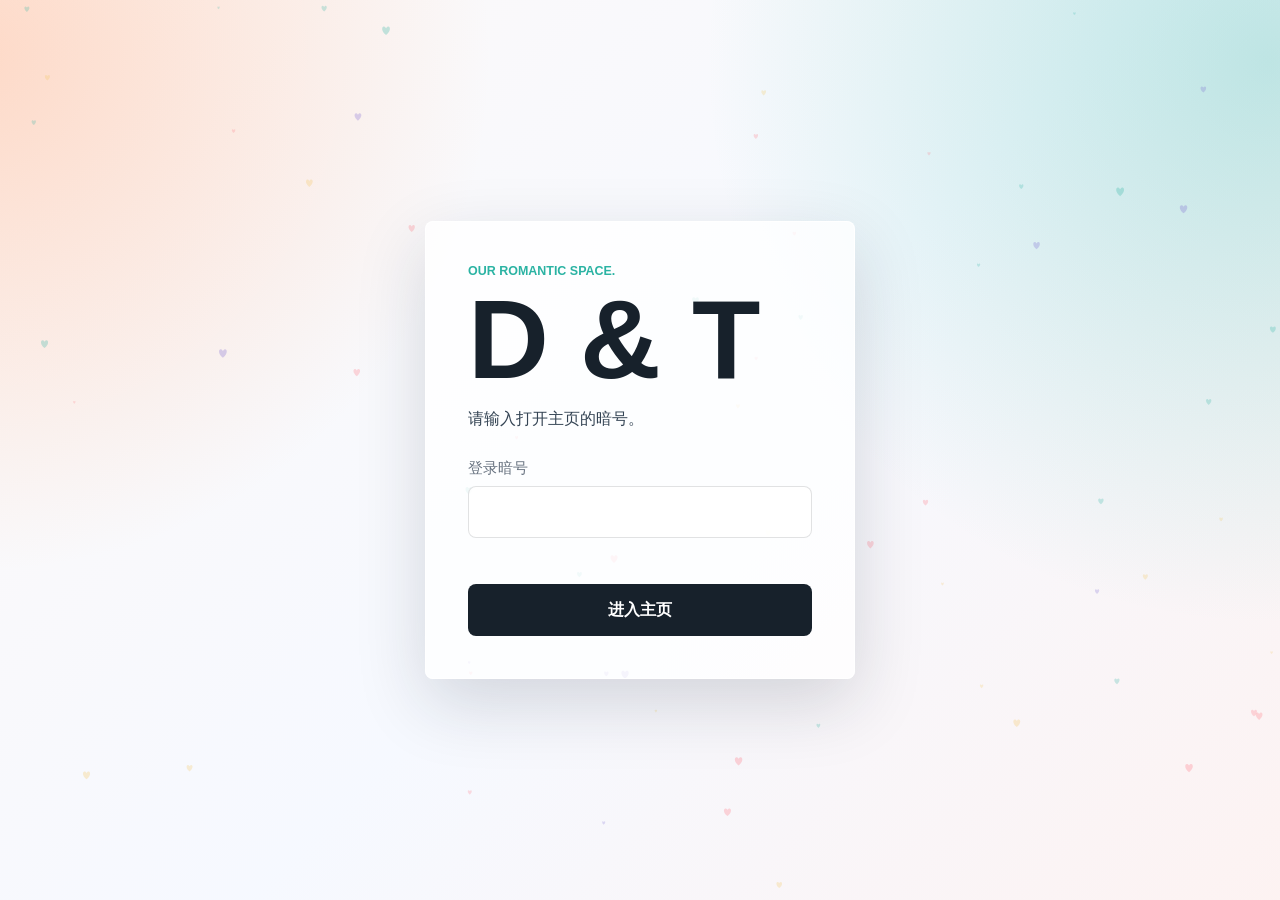
==== index.html @ e9dcf387 "Prepare Railway deployment" ====
<!DOCTYPE html>
<html lang="zh-CN">
<head>
  <meta charset="UTF-8">
  <meta name="viewport" content="width=device-width, initial-scale=1.0">
  <meta http-equiv="X-UA-Compatible" content="IE=edge">
  <meta name="theme-color" content="#fff9f5">
  <meta name="format-detection" content="telephone=no">
  <title>D & T</title>
  <link rel="stylesheet" href="styles.css">
</head>
<body class="page-prep" data-page="home">
  <canvas id="skyCanvas" aria-hidden="true"></canvas>
  <audio id="homeMusic" src="assets/home-bgm.mp3" autoplay loop preload="auto"></audio>

  <header class="site-header">
    <a class="brand" href="index.html" aria-label="情侣主页">D & T</a>
    <nav class="site-nav" aria-label="页面导航">
      <a href="index.html" data-nav="home">首页</a>
      <a href="story.html" data-nav="story">故事</a>
      <a href="daily.html" data-nav="daily">日常</a>
      <a href="notes.html" data-nav="notes">碎碎念</a>
      <a href="travel.html" data-nav="travel">旅行地图</a>
      <a href="album.html" data-nav="album">相册</a>
      <a href="wishes.html" data-nav="wishes">愿望</a>
      <button class="logout-button" type="button" data-logout>退出</button>
    </nav>
  </header>

  <main>
    <section class="hero" id="home">
      <div class="hero-content">
        <p class="eyebrow">Our Little Planet</p>
        <h1><span id="heroNameA">D</span> & <span id="heroNameB">T</span></h1>
        <p class="hero-copy" data-edit-key="home.hero.copy">把普通的日子收藏起来，让每一次见面、每一句晚安、每一段路都变成只属于我们的坐标。</p>
        <div class="hero-actions" aria-label="主页操作">
          <a class="button primary" href="story.html">看我们的故事</a>
          <a class="button ghost" href="#settings" data-editor-only>定制主页</a>
        </div>
      </div>

      <div class="time-panel" aria-label="恋爱计时">
        <p>已经在一起</p>
        <strong id="daysTogether">0</strong>
        <span>天</span>
        <div class="time-grid">
          <div><b id="hoursTogether">00</b><small>小时</small></div>
          <div><b id="minutesTogether">00</b><small>分钟</small></div>
          <div><b id="secondsTogether">00</b><small>秒</small></div>
        </div>
      </div>

      <button class="love-line-card" id="loveLineCard" type="button" aria-label="切换情话">
        <span class="love-line-label">今日情话 · 点击换一句</span>
        <span class="love-line-text" id="loveLineText">有你在的每个瞬间，我都想说好幸福。</span>
      </button>
    </section>

    <section class="section gateway-section" aria-label="分页面入口">
      <div class="section-heading">
        <p class="eyebrow">Explore</p>
        <h2>把回忆分门别类</h2>
      </div>
      <div class="gateway-grid">
        <a class="gateway-card story-card" href="story.html">
          <span>01</span>
          <h3 data-edit-key="home.card.story.title">故事</h3>
          <p data-edit-key="home.card.story.text">用时间线记录从心动到现在的每一个重要片段。</p>
        </a>
        <a class="gateway-card daily-card" href="daily.html">
          <span>02</span>
          <h3 data-edit-key="home.card.daily.title">日常</h3>
          <p data-edit-key="home.card.daily.text">记录每天的小事，早餐、散步、聊天和那些不起眼的开心。</p>
        </a>
        <a class="gateway-card notes-card" href="notes.html">
          <span>03</span>
          <h3 data-edit-key="home.card.notes.title">碎碎念</h3>
          <p data-edit-key="home.card.notes.text">存放那些突然想说的话，短短一句也算认真想你。</p>
        </a>
        <a class="gateway-card travel-card" href="travel.html">
          <span>04</span>
          <h3 data-edit-key="home.card.travel.title">旅行地图</h3>
          <p data-edit-key="home.card.travel.text">标记一起去过和想去的地方，把世界慢慢走成回忆。</p>
        </a>
        <a class="gateway-card album-card" href="album.html">
          <span>05</span>
          <h3 data-edit-key="home.card.album.title">相册</h3>
          <p data-edit-key="home.card.album.text">上传你们自己的照片，让页面变成专属回忆册。</p>
        </a>
        <a class="gateway-card wishes-card" href="wishes.html">
          <span>06</span>
          <h3 data-edit-key="home.card.wishes.title">愿望</h3>
          <p data-edit-key="home.card.wishes.text">把想一起完成的事写下来，一件一件打勾。</p>
        </a>
      </div>
    </section>

    <section class="section settings-section" id="settings">
      <div class="section-heading">
        <p class="eyebrow">Personalize</p>
        <h2>定制主页</h2>
      </div>
      <form class="settings-form" id="settingsForm">
        <label>
          <span>你的昵称</span>
          <input id="nameA" type="text" maxlength="12" value="D">
        </label>
        <label>
          <span>TA 的昵称</span>
          <input id="nameB" type="text" maxlength="12" value="T">
        </label>
        <label>
          <span>纪念日</span>
          <input id="startDate" type="date" value="2026-05-26">
        </label>
        <label>
          <span>开始时间</span>
          <input id="startTime" type="time" step="1" value="23:29:00">
        </label>
        <label>
          <span>登录暗号</span>
          <input id="loginCodeSetting" type="password" maxlength="16" autocomplete="new-password" value="20260526">
        </label>
        <button type="submit">保存设定</button>
      </form>
    </section>
  </main>

  <footer class="site-footer">
    <p>Made for <span id="footerNameA">D</span> & <span id="footerNameB">T</span></p>
  </footer>

  <script src="script.js"></script>
</body>
</html>
---- styles.css ----
:root {
  --ink: #17212b;
  --muted: #66717f;
  --paper: #fff9f5;
  --rose: #ff6f7d;
  --coral: #ff9f6e;
  --teal: #2bb3a3;
  --gold: #f3c455;
  --violet: #7762d1;
  --white: #ffffff;
  --shadow: 0 24px 70px rgba(23, 33, 43, 0.16);
}

* {
  box-sizing: border-box;
}

html {
  scroll-behavior: smooth;
}

body {
  --bg-shift-x: 0px;
  --bg-shift-y: 0px;
  --bg-shift-x-reverse: 0px;
  --bg-shift-y-soft: 0px;
  --page-exit-x: -22px;
  margin: 0;
  min-height: 100vh;
  color: var(--ink);
  font-family: "Microsoft YaHei", "PingFang SC", "Segoe UI", sans-serif;
  background: var(--paper);
  overflow-x: hidden;
}

body::before {
  position: fixed;
  inset: -8%;
  z-index: -3;
  content: "";
  background:
    radial-gradient(circle at 12% 18%, rgba(255, 159, 110, 0.35), transparent 28%),
    radial-gradient(circle at 85% 20%, rgba(43, 179, 163, 0.28), transparent 30%),
    linear-gradient(135deg, #fff9f5 0%, #f6f9ff 52%, #fff0ed 100%);
  background-position:
    calc(50% + var(--bg-shift-x)) calc(50% + var(--bg-shift-y)),
    calc(50% + var(--bg-shift-x-reverse)) calc(50% + var(--bg-shift-y-soft)),
    calc(50% + var(--bg-shift-y-soft)) calc(50% + var(--bg-shift-x));
  background-size: 118% 118%, 124% 124%, 116% 116%;
  will-change: background-position;
}

a {
  color: inherit;
  text-decoration: none;
}

button,
input,
select,
textarea {
  font: inherit;
}

audio#homeMusic,
audio#albumMusic {
  display: none;
}

#skyCanvas {
  position: fixed;
  inset: 0;
  z-index: -2;
  width: 100%;
  height: 100%;
  pointer-events: none;
}

body.page-prep main,
body.page-prep .site-footer,
body.page-prep .login-page {
  opacity: 0;
  transform: translateX(18px);
}

body.page-ready main,
body.page-ready .site-footer,
body.page-ready .login-page {
  opacity: 1;
  transform: translateX(0);
  transition:
    opacity 360ms ease,
    transform 420ms cubic-bezier(0.22, 1, 0.36, 1);
  will-change: opacity, transform;
}

body.page-leaving main,
body.page-leaving .site-footer,
body.page-leaving .login-page {
  opacity: 0;
  transform: translateX(var(--page-exit-x));
  transition:
    opacity 240ms ease,
    transform 280ms cubic-bezier(0.55, 0, 0.45, 1);
}

.site-header {
  position: fixed;
  top: 0;
  left: 0;
  z-index: 10;
  display: flex;
  width: 100%;
  align-items: center;
  justify-content: space-between;
  padding: 18px clamp(18px, 5vw, 64px);
  background: rgba(255, 249, 245, 0.76);
  border-bottom: 1px solid rgba(23, 33, 43, 0.08);
  backdrop-filter: blur(18px);
}

.brand {
  font-size: clamp(1.25rem, 2vw, 1.7rem);
  font-weight: 800;
}

.site-nav {
  display: flex;
  align-items: center;
  flex-wrap: wrap;
  gap: clamp(14px, 3vw, 34px);
  color: var(--muted);
  font-size: 0.96rem;
}

.site-nav a {
  position: relative;
  padding: 6px 0;
}

.logout-button {
  min-height: 34px;
  padding: 0 12px;
  color: var(--muted);
  background: rgba(23, 33, 43, 0.06);
  border: 0;
  border-radius: 8px;
  cursor: pointer;
}

.logout-button:hover {
  color: var(--ink);
  background: rgba(23, 33, 43, 0.1);
}

.site-nav a::after {
  position: absolute;
  right: 0;
  bottom: 0;
  left: 0;
  height: 2px;
  content: "";
  background: var(--rose);
  transform: scaleX(0);
  transform-origin: left;
  transition: transform 180ms ease;
}

.site-nav a:hover::after,
.site-nav a.active::after {
  transform: scaleX(1);
}

.site-nav a.active {
  color: var(--ink);
  font-weight: 800;
}

.hero {
  position: relative;
  display: grid;
  min-height: 92vh;
  align-items: center;
  grid-template-columns: minmax(0, 1fr) minmax(280px, 390px);
  gap: clamp(34px, 7vw, 88px);
  padding: 112px clamp(22px, 7vw, 92px) 70px;
  overflow: hidden;
}

.hero::after {
  position: absolute;
  right: min(8vw, 100px);
  bottom: 34px;
  width: min(34vw, 420px);
  aspect-ratio: 1;
  content: "";
  background:
    linear-gradient(135deg, rgba(255, 111, 125, 0.18), rgba(243, 196, 85, 0.18)),
    url("data:image/svg+xml,%3Csvg xmlns='http://www.w3.org/2000/svg' width='600' height='600' viewBox='0 0 600 600'%3E%3Cpath fill='%23ff6f7d' d='M300 510C210 430 110 357 110 235c0-68 48-120 115-120 38 0 65 17 75 34 10-17 37-34 75-34 67 0 115 52 115 120 0 122-100 195-190 275Z'/%3E%3Ccircle cx='205' cy='215' r='18' fill='%23fff9f5'/%3E%3Ccircle cx='395' cy='215' r='18' fill='%23fff9f5'/%3E%3Cpath d='M244 306c28 28 84 28 112 0' fill='none' stroke='%23fff9f5' stroke-width='20' stroke-linecap='round'/%3E%3C/svg%3E");
  background-size: cover;
  opacity: 0.18;
  transform: rotate(-8deg);
}

.hero-content {
  position: relative;
  z-index: 1;
  max-width: 760px;
}

.eyebrow {
  margin: 0 0 12px;
  color: var(--teal);
  font-size: 0.78rem;
  font-weight: 800;
  letter-spacing: 0;
  text-transform: uppercase;
}

h1,
h2,
h3,
p {
  margin-top: 0;
}

h1 {
  margin-bottom: 22px;
  font-size: clamp(4.1rem, 13vw, 10rem);
  line-height: 0.9;
}

.hero-copy {
  max-width: 650px;
  margin-bottom: 32px;
  color: #344454;
  font-size: clamp(1.08rem, 2.1vw, 1.42rem);
  line-height: 1.9;
}

.hero-actions {
  display: flex;
  flex-wrap: wrap;
  gap: 14px;
}

.button,
.settings-form button,
.wish-form button {
  display: inline-flex;
  min-height: 46px;
  align-items: center;
  justify-content: center;
  border: 0;
  border-radius: 8px;
  cursor: pointer;
  font-weight: 800;
  transition: transform 180ms ease, box-shadow 180ms ease, background 180ms ease;
}

.button {
  padding: 0 20px;
}

.button:hover,
.settings-form button:hover,
.wish-form button:hover {
  transform: translateY(-2px);
}

.primary {
  color: var(--white);
  background: var(--ink);
  box-shadow: var(--shadow);
}

.ghost {
  color: var(--ink);
  background: rgba(255, 255, 255, 0.7);
  border: 1px solid rgba(23, 33, 43, 0.12);
}

.time-panel {
  position: relative;
  z-index: 1;
  width: 100%;
  padding: 28px;
  background: rgba(255, 255, 255, 0.72);
  border: 1px solid rgba(255, 255, 255, 0.82);
  border-radius: 8px;
  box-shadow: var(--shadow);
  backdrop-filter: blur(20px);
}

.time-panel p {
  margin-bottom: 6px;
  color: var(--muted);
}

.time-panel strong {
  display: block;
  font-size: clamp(4rem, 10vw, 7rem);
  line-height: 0.9;
}

.time-panel > span {
  color: var(--rose);
  font-weight: 800;
}

.time-grid {
  display: grid;
  grid-template-columns: repeat(3, 1fr);
  gap: 10px;
  margin-top: 24px;
}

.time-grid div {
  min-width: 0;
  padding: 14px 8px;
  text-align: center;
  background: rgba(23, 33, 43, 0.06);
  border-radius: 8px;
}

.time-grid b,
.time-grid small {
  display: block;
}

.time-grid b {
  font-size: 1.28rem;
}

.time-grid small {
  margin-top: 4px;
  color: var(--muted);
  font-size: 0.74rem;
}

.love-line-card {
  position: relative;
  z-index: 1;
  grid-column: 2;
  align-self: start;
  width: 100%;
  min-height: 138px;
  margin-top: -2px;
  padding: 24px 26px;
  color: var(--ink);
  text-align: left;
  background: rgba(255, 255, 255, 0.62);
  border: 1px solid rgba(255, 255, 255, 0.82);
  border-radius: 8px;
  box-shadow: 0 16px 42px rgba(23, 33, 43, 0.1);
  backdrop-filter: blur(20px);
  cursor: pointer;
  touch-action: manipulation;
  transition: transform 180ms ease, box-shadow 180ms ease, background 180ms ease;
}

.love-line-card:hover,
.love-line-card:focus-visible {
  background: rgba(255, 255, 255, 0.82);
  box-shadow: 0 20px 50px rgba(23, 33, 43, 0.14);
  outline: none;
  transform: translateY(-3px);
}

.love-line-card.is-changing .love-line-text {
  animation: love-line-in 260ms ease both;
}

.love-line-label {
  display: block;
  margin-bottom: 14px;
  color: var(--rose);
  font-size: 0.76rem;
  font-weight: 800;
  letter-spacing: 0.04em;
}

.love-line-text {
  display: block;
  color: #344454;
  font-size: clamp(1rem, 1.7vw, 1.18rem);
  font-weight: 700;
  line-height: 1.8;
}

@keyframes love-line-in {
  from { opacity: 0; transform: translateY(6px); }
  to { opacity: 1; transform: translateY(0); }
}

.section {
  padding: clamp(56px, 8vw, 96px) clamp(20px, 7vw, 92px);
}

.section-heading {
  max-width: 720px;
  margin-bottom: 28px;
}

.section h2 {
  margin-bottom: 0;
  font-size: clamp(2rem, 5vw, 4rem);
  line-height: 1.05;
}

.page-main {
  padding-top: 78px;
}

.login-page {
  display: grid;
  min-height: 100vh;
  place-items: center;
  padding: 28px;
}

.login-panel {
  width: min(100%, 430px);
  padding: clamp(26px, 7vw, 42px);
  background: rgba(255, 255, 255, 0.76);
  border: 1px solid rgba(255, 255, 255, 0.88);
  border-radius: 8px;
  box-shadow: var(--shadow);
  backdrop-filter: blur(20px);
}

.login-panel h1 {
  margin-bottom: 14px;
  font-size: clamp(4rem, 18vw, 7rem);
}

.login-panel > p:not(.eyebrow) {
  margin-bottom: 26px;
  color: #344454;
  line-height: 1.8;
}

.login-form {
  display: grid;
  gap: 12px;
}

.login-form label {
  display: grid;
  gap: 8px;
  color: var(--muted);
  font-size: 0.92rem;
}

.login-form input {
  width: 100%;
  min-height: 52px;
  padding: 0 14px;
  color: var(--ink);
  background: rgba(255, 255, 255, 0.82);
  border: 1px solid rgba(23, 33, 43, 0.13);
  border-radius: 8px;
  outline: none;
}

.login-form input:focus {
  border-color: var(--rose);
  box-shadow: 0 0 0 4px rgba(255, 111, 125, 0.14);
}

.login-form button {
  min-height: 52px;
  color: var(--white);
  background: var(--ink);
  border: 0;
  border-radius: 8px;
  cursor: pointer;
  font-weight: 800;
}

.login-error {
  min-height: 22px;
  margin: 0;
  color: var(--rose);
  font-size: 0.9rem;
}

.page-hero {
  padding: clamp(74px, 10vw, 128px) clamp(20px, 7vw, 92px) clamp(24px, 4vw, 44px);
}

.page-hero h1 {
  max-width: 920px;
  margin-bottom: 18px;
  font-size: clamp(3rem, 9vw, 7.5rem);
  line-height: 0.94;
}

.page-hero p:last-child {
  max-width: 720px;
  margin-bottom: 0;
  color: #344454;
  font-size: clamp(1.05rem, 2vw, 1.3rem);
  line-height: 1.8;
}

.gateway-grid {
  display: grid;
  grid-template-columns: repeat(3, minmax(0, 1fr));
  gap: 18px;
}

.gateway-card {
  position: relative;
  display: grid;
  min-height: 260px;
  align-content: end;
  padding: 24px;
  color: var(--white);
  border-radius: 8px;
  box-shadow: var(--shadow);
  transition: transform 180ms ease, box-shadow 180ms ease;
}

.gateway-card:hover {
  transform: translateY(-4px);
  box-shadow: 0 28px 80px rgba(23, 33, 43, 0.2);
}

.gateway-card span {
  margin-bottom: 52px;
  color: rgba(255, 255, 255, 0.76);
  font-weight: 800;
}

.gateway-card h3 {
  margin-bottom: 10px;
  font-size: 1.7rem;
}

.gateway-card p {
  margin-bottom: 0;
  color: rgba(255, 255, 255, 0.82);
  line-height: 1.7;
}

.story-card {
  background: linear-gradient(135deg, rgba(255, 111, 125, 0.96), rgba(119, 98, 209, 0.92));
}

.album-card {
  background: linear-gradient(135deg, rgba(43, 179, 163, 0.95), rgba(255, 159, 110, 0.95));
}

.daily-card {
  background: linear-gradient(135deg, rgba(119, 98, 209, 0.95), rgba(43, 179, 163, 0.95));
}

.notes-card {
  background: linear-gradient(135deg, rgba(255, 111, 125, 0.95), rgba(243, 196, 85, 0.92));
}

.travel-card {
  background: linear-gradient(135deg, rgba(43, 179, 163, 0.95), rgba(23, 33, 43, 0.9));
}

.wishes-card {
  background: linear-gradient(135deg, rgba(23, 33, 43, 0.94), rgba(243, 196, 85, 0.92));
}

.timeline {
  display: grid;
  grid-template-columns: repeat(3, minmax(0, 1fr));
  gap: 18px;
}

.timeline-page {
  grid-template-columns: repeat(2, minmax(0, 1fr));
}

.timeline article,
.wish-layout,
.settings-form {
  background: rgba(255, 255, 255, 0.68);
  border: 1px solid rgba(23, 33, 43, 0.08);
  border-radius: 8px;
  box-shadow: 0 18px 44px rgba(23, 33, 43, 0.08);
}

.timeline article {
  position: relative;
  min-height: 220px;
  padding: 24px;
}

.timeline time {
  display: block;
  margin-bottom: 18px;
  color: var(--rose);
  font-weight: 800;
}

.timeline h3 {
  margin-bottom: 12px;
  font-size: 1.35rem;
}

.timeline p {
  margin-bottom: 0;
  color: var(--muted);
  line-height: 1.8;
}

.daily-grid {
  display: grid;
  grid-template-columns: repeat(3, minmax(0, 1fr));
  gap: 18px;
}

.daily-card-item {
  position: relative;
  min-height: 250px;
  padding: 24px;
  background: rgba(255, 255, 255, 0.68);
  border: 1px solid rgba(23, 33, 43, 0.08);
  border-radius: 8px;
  box-shadow: 0 18px 44px rgba(23, 33, 43, 0.08);
}

.daily-card-item span {
  display: block;
  margin-bottom: 48px;
  color: var(--teal);
  font-size: 0.78rem;
  font-weight: 800;
  text-transform: uppercase;
}

.daily-card-item h3 {
  margin-bottom: 12px;
  font-size: 1.35rem;
}

.daily-card-item p {
  margin-bottom: 0;
  color: var(--muted);
  line-height: 1.8;
}

.notes-grid {
  display: grid;
  grid-template-columns: repeat(3, minmax(0, 1fr));
  gap: 18px;
}

.note-card {
  position: relative;
  min-height: 230px;
  padding: 24px;
  background: rgba(255, 255, 255, 0.68);
  border: 1px solid rgba(23, 33, 43, 0.08);
  border-radius: 8px;
  box-shadow: 0 18px 44px rgba(23, 33, 43, 0.08);
}

.note-card time {
  display: block;
  margin-bottom: 36px;
  color: var(--rose);
  font-weight: 800;
}

.note-card p {
  margin-bottom: 0;
  color: #344454;
  font-size: 1.18rem;
  line-height: 1.9;
}

.content-compose {
  display: grid;
  gap: 14px;
  margin-bottom: 18px;
  padding: 18px;
  background: rgba(255, 255, 255, 0.72);
  border: 1px solid rgba(23, 33, 43, 0.08);
  border-radius: 8px;
  box-shadow: 0 18px 44px rgba(23, 33, 43, 0.08);
}

.content-compose-head {
  display: flex;
  align-items: center;
  justify-content: space-between;
  gap: 12px;
}

.content-compose-head strong {
  color: var(--ink);
  font-size: 1rem;
}

.content-compose-head p {
  margin: 0;
  color: var(--muted);
  font-size: 0.86rem;
}

.content-compose-fields {
  display: grid;
  grid-template-columns: minmax(160px, 0.55fr) minmax(180px, 0.8fr) minmax(260px, 1.3fr) auto;
  gap: 12px;
  align-items: end;
}

.album-compose-fields {
  grid-template-columns: 1fr;
  align-items: stretch;
}

.content-compose label {
  display: grid;
  gap: 8px;
  color: var(--ink);
  font-weight: 800;
}

.content-compose label span {
  font-size: 0.84rem;
}

.content-compose input,
.content-compose textarea {
  width: 100%;
  min-height: 44px;
  padding: 12px 14px;
  color: var(--ink);
  background: rgba(246, 249, 252, 0.86);
  border: 1px solid rgba(23, 33, 43, 0.1);
  border-radius: 8px;
  font: inherit;
}

.content-compose textarea {
  resize: vertical;
}

.content-compose input:focus,
.content-compose textarea:focus {
  border-color: rgba(43, 179, 163, 0.55);
  outline: 3px solid rgba(43, 179, 163, 0.14);
}

.content-compose-actions {
  display: flex;
  gap: 8px;
  flex-wrap: wrap;
}

.content-compose-actions button,
.content-entry-actions button {
  display: inline-flex;
  min-height: 40px;
  align-items: center;
  justify-content: center;
  padding: 0 14px;
  color: var(--white);
  background: #173b53;
  border: 0;
  border-radius: 8px;
  cursor: pointer;
  font-weight: 800;
}

.content-compose-actions .ghost-action,
.content-entry-actions button:last-child {
  color: var(--ink);
  background: rgba(23, 33, 43, 0.06);
}

.content-compose-actions .danger-action {
  color: var(--white);
  background: #c0392b;
}

/* Content entry image upload */
.content-compose-image {
  display: grid;
  gap: 10px;
  grid-column: 1 / -1;
}

.content-compose-image-preview {
  min-height: 0;
  border-radius: 8px;
  overflow: hidden;
  background: rgba(246, 249, 252, 0.6);
}

.content-compose-image-preview img {
  display: block;
  width: 100%;
  max-height: 200px;
  object-fit: cover;
  border-radius: 8px;
}

.content-compose-image-toolbar {
  display: flex;
  gap: 8px;
  flex-wrap: wrap;
  align-items: center;
}

.content-compose-image-toolbar .image-select-btn,
.content-compose-image-toolbar .image-position-btn,
.content-compose-image-toolbar .image-remove-btn {
  display: inline-flex;
  min-height: 36px;
  align-items: center;
  justify-content: center;
  padding: 0 14px;
  color: var(--white);
  background: #2bb3a3;
  border: 0;
  border-radius: 8px;
  cursor: pointer;
  font-weight: 800;
  font-size: 0.86rem;
}

.content-compose-image-toolbar .image-position-btn {
  background: #173b53;
}

.content-compose-image-toolbar .image-remove-btn {
  color: var(--ink);
  background: rgba(23, 33, 43, 0.06);
}

.content-compose-image-toolbar select {
  min-height: 36px;
  padding: 0 10px;
  background: rgba(246, 249, 252, 0.86);
  border: 1px solid rgba(23, 33, 43, 0.1);
  border-radius: 8px;
  font: inherit;
  font-size: 0.86rem;
  cursor: pointer;
}

/* Content entry images in cards */
.content-entry-image {
  display: block;
  width: 100%;
  object-fit: cover;
  border-radius: 8px;
  margin: 12px 0;
}

.content-entry-image-small {
  max-width: 200px;
  max-height: 160px;
  margin-left: auto;
  margin-right: auto;
}

.content-entry-image-medium {
  max-height: 280px;
}

.content-entry-image-large {
  max-height: 420px;
}

.content-entry-list {
  margin-top: 18px;
}

.content-entry-list:empty {
  display: none;
}

.content-entry-actions {
  display: flex;
  gap: 8px;
  flex-wrap: wrap;
  margin-top: 18px;
}

.content-entry-actions button {
  min-height: 32px;
  padding: 0 10px;
  font-size: 0.82rem;
}

.story-timeline-section {
  padding-top: 24px;
  padding-bottom: 80px;
}

.story-timeline-heading > p:last-child {
  margin: 10px 0 0;
  color: var(--muted);
  line-height: 1.75;
}

.story-timeline-heading {
  margin-bottom: 28px;
}

.story-layout {
  display: grid;
  grid-template-columns: minmax(0, 1fr) 380px;
  gap: 48px;
  align-items: start;
}

.story-timeline-column {
  min-width: 0;
}

.story-form-column {
  position: sticky;
  top: 96px;
}

.story-timeline {
  position: relative;
  display: flex;
  flex-direction: column;
  gap: 28px;
}

.story-timeline:empty::after {
  display: grid;
  min-height: 120px;
  place-items: center;
  padding: 24px;
  color: var(--muted);
  content: "第一段故事，正在等你写下。";
  font-size: 0.96rem;
  background: rgba(255, 255, 255, 0.52);
  border: 1px dashed rgba(23, 33, 43, 0.12);
  border-radius: 16px;
}

.story-timeline-item {
  position: relative;
  display: grid;
  grid-template-columns: 96px minmax(0, 1fr);
  gap: 16px;
  align-items: center;
  padding-left: 8px;
}

.story-timeline-item:nth-child(3n + 2) .story-timeline-date {
  color: var(--teal);
}

.story-timeline-item:nth-child(3n + 3) .story-timeline-date {
  color: var(--coral);
}

.story-timeline-item:nth-child(3n + 2)::after {
  background: var(--teal);
  box-shadow: 0 0 0 2px rgba(43, 179, 163, 0.28), 0 5px 14px rgba(43, 179, 163, 0.22);
}

.story-timeline-item:nth-child(3n + 3)::after {
  background: var(--coral);
  box-shadow: 0 0 0 2px rgba(255, 159, 110, 0.28), 0 5px 14px rgba(255, 159, 110, 0.22);
}

.story-timeline-item::after {
  position: absolute;
  top: 50%;
  left: 104px;
  width: 16px;
  height: 16px;
  content: "";
  background: var(--rose);
  border: 4px solid var(--paper);
  border-radius: 50%;
  box-shadow: 0 0 0 2px rgba(255, 111, 125, 0.3), 0 5px 14px rgba(255, 111, 125, 0.28);
  transform: translate(-50%, -50%);
}

.story-timeline-date {
  display: grid;
  align-content: center;
  justify-items: end;
  color: var(--rose);
  text-align: right;
}

.story-timeline-date span {
  font-size: 0.82rem;
  font-weight: 800;
}

.story-timeline-date strong {
  font-size: 2.2rem;
  line-height: 1;
}

.story-timeline-content {
  position: relative;
  min-width: 0;
  padding: 22px 24px;
  background: rgba(255, 255, 255, 0.72);
  border: 1px solid rgba(23, 33, 43, 0.09);
  border-radius: 16px;
  box-shadow: 0 16px 38px rgba(23, 33, 43, 0.08);
  backdrop-filter: blur(12px);
}

.story-timeline-content time {
  position: relative;
  display: block;
  margin-bottom: 8px;
  color: var(--teal);
  font-size: 0.82rem;
  font-weight: 800;
}

.story-timeline-content h3 {
  position: relative;
  margin: 0 0 10px;
  font-size: 1.35rem;
}

.story-timeline-content p {
  position: relative;
  margin: 0;
  color: var(--muted);
  line-height: 1.75;
}

.story-timeline-content .module-edit-time {
  position: static;
  display: block;
  width: fit-content;
  max-width: 100%;
  margin-top: 16px;
  padding: 0;
  color: #9aa3ad;
  background: transparent;
  border: 0;
  box-shadow: none;
  text-align: left;
}

.story-timeline-compose {
  margin: 0;
  padding: 28px;
  background: rgba(255, 255, 255, 0.82);
  border-radius: 20px;
  box-shadow: 0 20px 50px rgba(23, 33, 43, 0.1);
}

.story-timeline-compose .content-compose-head {
  display: grid;
  gap: 4px;
  margin-bottom: 6px;
}

.story-timeline-compose .content-compose-head strong {
  font-size: 1.25rem;
}

.story-timeline-compose .content-compose-head p {
  margin: 0;
  color: var(--muted);
  font-size: 0.92rem;
}

.story-timeline-compose .content-compose-fields {
  display: grid;
  grid-template-columns: 1fr;
  gap: 14px;
  align-items: stretch;
}

.story-timeline-compose .content-compose-fields label {
  gap: 6px;
}

.story-timeline-compose .content-compose-fields input,
.story-timeline-compose .content-compose-fields textarea {
  min-height: 48px;
  background: rgba(246, 249, 252, 0.92);
  border-radius: 10px;
}

.story-timeline-compose .content-compose-fields textarea {
  min-height: 120px;
  resize: vertical;
}

.story-timeline-compose .content-compose-actions {
  margin-top: 6px;
}

.story-timeline-compose .content-compose-actions button[type="submit"] {
  width: 100%;
  min-height: 52px;
  background: var(--ink);
}

.travel-layout {
  display: grid;
  grid-template-columns: minmax(0, 1.35fr) minmax(280px, 0.65fr);
  gap: 18px;
  align-items: stretch;
}

.travel-intro-grid {
  display: grid;
  grid-template-columns: repeat(2, minmax(0, 1fr));
  gap: 18px;
  margin-bottom: 18px;
}

.travel-intro-grid article {
  position: relative;
  padding: 24px;
  background: rgba(255, 255, 255, 0.68);
  border: 1px solid rgba(23, 33, 43, 0.08);
  border-radius: 8px;
  box-shadow: 0 18px 44px rgba(23, 33, 43, 0.08);
}

.travel-intro-grid span {
  display: block;
  margin-bottom: 30px;
  color: var(--teal);
  font-size: 0.78rem;
  font-weight: 800;
  text-transform: uppercase;
}

.travel-intro-grid h3 {
  margin-bottom: 12px;
  font-size: 1.35rem;
}

.travel-intro-grid p {
  margin-bottom: 0;
  color: var(--muted);
  line-height: 1.8;
}

.travel-map-layout {
  display: grid;
  grid-template-columns: minmax(0, 1.35fr) minmax(320px, 0.65fr);
  gap: 18px;
  align-items: start;
}

.travel-map-shell,
.travel-memory-panel {
  background: rgba(255, 255, 255, 0.68);
  border: 1px solid rgba(23, 33, 43, 0.08);
  border-radius: 8px;
  box-shadow: 0 18px 44px rgba(23, 33, 43, 0.08);
}

.travel-map-shell {
  display: grid;
  gap: 16px;
  padding: 16px;
}

.travel-place-form {
  display: grid;
  grid-template-columns: minmax(180px, 1.2fr) minmax(120px, 0.48fr) minmax(220px, 1fr) minmax(150px, 0.7fr) auto;
  gap: 12px;
  align-items: end;
}

.travel-place-form label {
  display: grid;
  gap: 7px;
  min-width: 0;
  color: var(--muted);
  font-size: 0.86rem;
}

.travel-place-form input,
.travel-place-form select,
.travel-place-form textarea {
  width: 100%;
  min-height: 44px;
  padding: 10px 12px;
  color: var(--ink);
  background: rgba(255, 255, 255, 0.84);
  border: 1px solid rgba(23, 33, 43, 0.13);
  border-radius: 8px;
  outline: none;
}

.travel-place-form textarea {
  min-height: 44px;
  resize: vertical;
}

.travel-place-form input:focus,
.travel-place-form select:focus,
.travel-place-form textarea:focus {
  border-color: var(--teal);
  box-shadow: 0 0 0 4px rgba(43, 179, 163, 0.13);
}

.travel-place-form button {
  min-height: 44px;
  padding: 0 16px;
  color: var(--white);
  background: var(--ink);
  border: 0;
  border-radius: 8px;
  cursor: pointer;
  font-weight: 800;
}

.travel-form-message {
  grid-column: 1 / -1;
  min-height: 20px;
  margin: -2px 0 0;
  color: var(--teal);
  font-size: 0.86rem;
}

.map-board {
  position: relative;
  min-height: 420px;
  overflow: hidden;
  background:
    radial-gradient(circle at 24% 30%, rgba(255, 111, 125, 0.34), transparent 18%),
    radial-gradient(circle at 70% 46%, rgba(43, 179, 163, 0.34), transparent 22%),
    linear-gradient(135deg, rgba(255, 255, 255, 0.72), rgba(255, 249, 245, 0.62)),
    repeating-linear-gradient(0deg, rgba(23, 33, 43, 0.06) 0 1px, transparent 1px 42px),
    repeating-linear-gradient(90deg, rgba(23, 33, 43, 0.06) 0 1px, transparent 1px 42px);
  border: 1px solid rgba(23, 33, 43, 0.08);
  border-radius: 8px;
  box-shadow: var(--shadow);
}

.map-board::before {
  position: absolute;
  inset: 54px 46px;
  content: "";
  border: 2px dashed rgba(23, 33, 43, 0.22);
  border-radius: 48% 52% 45% 55%;
  transform: rotate(-8deg);
}

.china-map-board {
  min-height: 520px;
  background:
    radial-gradient(circle at 24% 20%, rgba(255, 111, 125, 0.22), transparent 20%),
    radial-gradient(circle at 82% 20%, rgba(43, 179, 163, 0.25), transparent 24%),
    linear-gradient(135deg, rgba(255, 255, 255, 0.86), rgba(246, 249, 255, 0.7) 48%, rgba(232, 249, 245, 0.76));
}

.china-map-board::before {
  display: none;
}

.china-map-svg {
  position: absolute;
  inset: 4% 3% 3%;
  width: 94%;
  height: 93%;
}

.china-land,
.china-island {
  fill: url(#chinaLand);
  stroke: rgba(23, 33, 43, 0.26);
  stroke-width: 3;
  vector-effect: non-scaling-stroke;
}

.china-island.small {
  opacity: 0.82;
}

.map-routes path {
  fill: none;
  stroke: rgba(255, 111, 125, 0.26);
  stroke-dasharray: 8 10;
  stroke-linecap: round;
  stroke-width: 2;
}

.map-labels text {
  fill: rgba(23, 33, 43, 0.42);
  font-size: 18px;
  font-weight: 800;
}

.china-map-markers {
  position: absolute;
  inset: 4% 3% 3%;
}

.china-marker {
  position: absolute;
  z-index: 3;
  display: inline-flex;
  align-items: center;
  gap: 7px;
  min-height: 32px;
  padding: 0 9px 0 6px;
  color: var(--white);
  background: var(--ink);
  border: 0;
  border-radius: 8px;
  box-shadow: 0 12px 30px rgba(23, 33, 43, 0.24);
  cursor: pointer;
  font-size: 0.78rem;
  font-weight: 800;
  transform: translate(-50%, -50%);
  transition: transform 160ms ease, box-shadow 160ms ease;
}

.china-marker span {
  width: 12px;
  height: 12px;
  background: currentColor;
  border: 3px solid rgba(255, 255, 255, 0.88);
  border-radius: 999px;
}

.china-marker strong {
  color: var(--white);
  white-space: nowrap;
}

.china-marker:hover,
.china-marker:focus-visible {
  z-index: 4;
  transform: translate(-50%, -58%);
  box-shadow: 0 18px 42px rgba(23, 33, 43, 0.3);
}

.china-marker.is-visited {
  background: var(--rose);
}

.china-marker.is-wishlist {
  background: var(--teal);
}

.china-marker.is-next {
  background: var(--violet);
}

.travel-memory-panel {
  position: sticky;
  top: 96px;
  display: grid;
  gap: 14px;
  max-height: calc(100vh - 120px);
  padding: 16px;
  overflow: auto;
}

.travel-stats {
  display: grid;
  grid-template-columns: repeat(3, 1fr);
  gap: 8px;
}

.travel-stats div {
  min-width: 0;
  padding: 12px 8px;
  text-align: center;
  background: rgba(23, 33, 43, 0.05);
  border-radius: 8px;
}

.travel-stats strong,
.travel-stats span {
  display: block;
}

.travel-stats strong {
  font-size: 1.5rem;
}

.travel-stats span {
  margin-top: 4px;
  color: var(--muted);
  font-size: 0.78rem;
}

.travel-entry-list {
  display: grid;
  gap: 12px;
}

.travel-entry-card {
  position: relative;
  display: grid;
  grid-template-columns: 118px 1fr;
  gap: 12px;
  padding: 12px;
  background: rgba(255, 255, 255, 0.72);
  border: 1px solid rgba(23, 33, 43, 0.08);
  border-radius: 8px;
  transition: transform 160ms ease, box-shadow 160ms ease, border-color 160ms ease;
}

.travel-entry-list.is-sorting {
  user-select: none;
  touch-action: none;
}

.travel-entry-card.is-dragging {
  border-color: rgba(43, 179, 163, 0.8);
  box-shadow: 0 18px 42px rgba(23, 33, 43, 0.18);
  opacity: 0.94;
  transform: scale(1.01);
  z-index: 3;
}

.travel-drag-handle {
  position: absolute;
  top: 10px;
  right: 10px;
  display: inline-grid;
  width: 30px;
  height: 30px;
  place-items: center;
  color: rgba(23, 33, 43, 0.62);
  background: rgba(255, 255, 255, 0.82);
  border: 1px solid rgba(23, 33, 43, 0.08);
  border-radius: 8px;
  cursor: grab;
  font-size: 1rem;
  line-height: 1;
  touch-action: none;
}

.travel-drag-handle:active {
  cursor: grabbing;
}

.travel-entry-card.is-focused {
  border-color: rgba(43, 179, 163, 0.7);
  box-shadow: 0 14px 38px rgba(43, 179, 163, 0.18);
  transform: translateY(-2px);
}

.travel-entry-photo {
  display: grid;
  min-height: 110px;
  place-items: center;
  overflow: hidden;
  color: rgba(255, 255, 255, 0.9);
  background: linear-gradient(135deg, rgba(255, 159, 110, 0.95), rgba(43, 179, 163, 0.9));
  border-radius: 8px;
  font-size: 0.86rem;
  font-weight: 800;
}

.travel-entry-photo img {
  width: 100%;
  height: 100%;
  object-fit: cover;
}

.travel-entry-body {
  min-width: 0;
}

.travel-entry-body > span {
  display: inline-flex;
  min-height: 24px;
  align-items: center;
  padding: 0 8px;
  color: var(--white);
  background: var(--rose);
  border-radius: 8px;
  font-size: 0.74rem;
  font-weight: 800;
}

.travel-entry-card.is-wishlist .travel-entry-body > span {
  background: var(--teal);
}

.travel-entry-card.is-next .travel-entry-body > span {
  background: var(--violet);
}

.travel-entry-body h3 {
  margin: 8px 0 6px;
  font-size: 1.18rem;
}

.travel-entry-body p {
  margin-bottom: 10px;
  color: var(--muted);
  font-size: 0.92rem;
  line-height: 1.65;
}

.travel-entry-body .travel-visit-date {
  display: block;
  margin: -4px 0 10px;
  color: var(--muted);
  font-size: 0.82rem;
  font-weight: 600;
}

.travel-entry-actions {
  display: grid;
  grid-template-columns: repeat(3, minmax(0, 1fr));
  gap: 8px;
}

.travel-entry-actions label,
.travel-entry-actions button {
  display: inline-flex;
  min-height: 32px;
  align-items: center;
  padding: 0 10px;
  color: var(--ink);
  background: rgba(23, 33, 43, 0.06);
  border: 0;
  border-radius: 8px;
  cursor: pointer;
  font-size: 0.82rem;
  font-weight: 800;
  justify-content: center;
  min-width: 0;
}

.travel-entry-actions button:disabled {
  cursor: not-allowed;
  opacity: 0.42;
}

.travel-entry-actions input {
  position: absolute;
  width: 1px;
  height: 1px;
  opacity: 0;
}

.travel-entry-actions label {
  position: relative;
}

.travel-entry-actions button[data-travel-position] {
  color: #185d5a;
  background: rgba(43, 179, 163, 0.14);
}

.travel-entry-actions button[data-travel-edit] {
  color: #225875;
  background: rgba(34, 88, 117, 0.12);
}

.travel-entry-actions button[data-travel-delete] {
  color: #a6323c;
  background: rgba(255, 111, 125, 0.13);
}

.travel-empty {
  margin: 0;
  padding: 20px;
  color: var(--muted);
  background: rgba(23, 33, 43, 0.05);
  border-radius: 8px;
  line-height: 1.7;
}

.travel-section {
  padding-top: clamp(32px, 5vw, 54px);
}

.travel-map-shell {
  gap: 18px;
  padding: clamp(16px, 2vw, 22px);
  background:
    linear-gradient(135deg, rgba(255, 255, 255, 0.88), rgba(241, 249, 255, 0.76)),
    radial-gradient(circle at 18% 8%, rgba(255, 111, 125, 0.12), transparent 28%),
    radial-gradient(circle at 90% 18%, rgba(43, 179, 163, 0.14), transparent 32%);
  border: 1px solid rgba(23, 33, 43, 0.08);
}

.travel-place-form {
  display: grid;
  grid-template-columns: 1fr;
  gap: 14px;
  padding: 16px;
  background: rgba(255, 255, 255, 0.82);
  border: 1px solid rgba(23, 33, 43, 0.08);
  border-radius: 8px;
  box-shadow: 0 16px 42px rgba(23, 33, 43, 0.08);
}

.travel-tool-head {
  display: flex;
  align-items: flex-end;
  justify-content: space-between;
  gap: 16px;
}

.travel-tool-head div {
  display: grid;
  gap: 4px;
}

.travel-tool-head span {
  color: var(--teal);
  font-size: 0.74rem;
  font-weight: 800;
  text-transform: uppercase;
}

.travel-tool-head strong {
  font-size: clamp(1.1rem, 2vw, 1.45rem);
}

.travel-tool-head p,
.travel-form-message {
  max-width: 360px;
  min-height: 0;
  margin: 0;
  color: var(--muted);
  font-size: 0.9rem;
  line-height: 1.6;
}

.travel-fields {
  display: grid;
  grid-template-columns: minmax(170px, 1.15fr) minmax(110px, 0.7fr) minmax(210px, 1.45fr) minmax(140px, 0.8fr) minmax(150px, 0.82fr);
  gap: 10px;
  align-items: end;
}

.travel-place-form label {
  display: grid;
  min-width: 0;
  gap: 8px;
  color: #425161;
  font-size: 0.82rem;
  font-weight: 800;
}

.travel-place-form input,
.travel-place-form select,
.travel-place-form textarea {
  min-height: 48px;
  padding: 0 14px;
  color: var(--ink);
  background: rgba(246, 249, 252, 0.92);
  border: 1px solid rgba(23, 33, 43, 0.1);
  border-radius: 8px;
  box-shadow: inset 0 1px 0 rgba(255, 255, 255, 0.78);
}

.travel-place-form textarea {
  min-height: 48px;
  max-height: 112px;
  padding-top: 12px;
}

.travel-place-form select {
  appearance: none;
  background:
    linear-gradient(45deg, transparent 50%, var(--ink) 50%) calc(100% - 16px) 20px / 6px 6px no-repeat,
    linear-gradient(135deg, var(--ink) 50%, transparent 50%) calc(100% - 10px) 20px / 6px 6px no-repeat,
    rgba(246, 249, 252, 0.92);
}

.travel-place-form input:focus,
.travel-place-form select:focus,
.travel-place-form textarea:focus {
  background: var(--white);
  border-color: rgba(43, 179, 163, 0.75);
  box-shadow: 0 0 0 4px rgba(43, 179, 163, 0.12);
}

.travel-photo-field {
  position: relative;
}

.travel-photo-field input {
  position: absolute;
  width: 1px;
  height: 1px;
  opacity: 0;
  pointer-events: none;
}

.travel-photo-field b {
  display: inline-flex;
  min-height: 48px;
  align-items: center;
  justify-content: center;
  padding: 0 14px;
  color: var(--ink);
  background: rgba(243, 196, 85, 0.2);
  border: 1px solid rgba(243, 196, 85, 0.34);
  border-radius: 8px;
  cursor: pointer;
}

.travel-date-field input {
  width: 100%;
}

.travel-fields > button {
  width: 100%;
  grid-row: 2;
}

.travel-fields > button[type="submit"] {
  grid-column: 1 / -1;
}

.travel-place-form.is-editing-entry .travel-fields > button[type="submit"] {
  grid-column: 1 / span 2;
}

.travel-fields > [data-travel-cancel] {
  grid-column: 3;
  color: var(--ink);
  background: rgba(23, 33, 43, 0.08);
  box-shadow: none;
}

.travel-fields > [data-travel-delete-entry] {
  grid-column: 4 / span 2;
  color: #a6323c;
  background: rgba(255, 111, 125, 0.13);
  box-shadow: none;
}

.travel-place-form button {
  min-height: 48px;
  padding: 0 18px;
  color: var(--white);
  background: linear-gradient(135deg, #17212b, #225875);
  border: 0;
  border-radius: 8px;
  box-shadow: 0 14px 30px rgba(23, 33, 43, 0.16);
}

.china-map-board {
  min-height: 0;
  aspect-ratio: 1.54;
  background:
    linear-gradient(180deg, rgba(255, 255, 255, 0.98), rgba(246, 251, 255, 0.94)),
    radial-gradient(circle at 18% 18%, rgba(124, 190, 222, 0.16), transparent 34%);
  border: 1px solid rgba(15, 58, 85, 0.1);
}

.china-map-svg {
  inset: 3%;
  width: 94%;
  height: 94%;
}

.china-map-title {
  fill: #0f3a55;
  font-size: 40px;
  font-weight: 900;
}

.china-provinces .province {
  stroke: rgba(255, 255, 255, 0.72);
  stroke-width: 3;
  vector-effect: non-scaling-stroke;
  transition: filter 160ms ease, opacity 160ms ease;
}

.china-provinces .tone-1 {
  fill: #7fc1df;
}

.china-provinces .tone-2 {
  fill: #3f92b8;
}

.china-provinces .tone-3 {
  fill: #2f7197;
}

.china-provinces .tone-4 {
  fill: #5aa9cd;
}

.china-provinces .tone-5 {
  fill: #255f87;
}

.province-lines path {
  fill: none;
  stroke: rgba(13, 69, 104, 0.24);
  stroke-width: 2;
  stroke-linecap: round;
}

.map-labels text {
  fill: rgba(255, 255, 255, 0.86);
  paint-order: stroke;
  stroke: rgba(15, 58, 85, 0.24);
  stroke-width: 3px;
  font-size: 16px;
  font-weight: 800;
}

.china-marker {
  min-height: 34px;
  padding: 0 10px 0 7px;
  border: 2px solid rgba(255, 255, 255, 0.88);
  border-radius: 999px;
  box-shadow: 0 16px 34px rgba(15, 58, 85, 0.26);
}

.china-marker span {
  width: 10px;
  height: 10px;
  border: 0;
  box-shadow: 0 0 0 4px rgba(255, 255, 255, 0.24);
}

.travel-memory-panel {
  background:
    linear-gradient(180deg, rgba(255, 255, 255, 0.88), rgba(246, 249, 252, 0.78)),
    radial-gradient(circle at 20% 0%, rgba(255, 111, 125, 0.08), transparent 30%);
}

.travel-stats div {
  background: rgba(255, 255, 255, 0.68);
  border: 1px solid rgba(23, 33, 43, 0.07);
}

.travel-entry-card {
  background: rgba(255, 255, 255, 0.82);
  box-shadow: 0 12px 30px rgba(23, 33, 43, 0.07);
}

.china-map-image {
  position: absolute;
  inset: 3%;
  z-index: 1;
  width: 94%;
  height: 94%;
  object-fit: contain;
  filter: drop-shadow(0 18px 28px rgba(15, 58, 85, 0.16));
}

.china-map-svg {
  display: none;
}

.china-map-markers {
  z-index: 2;
}

.china-province-labels {
  position: absolute;
  inset: 4% 3% 3%;
  z-index: 2;
  pointer-events: none;
}

.province-label {
  position: absolute;
  display: grid;
  min-width: 46px;
  padding: 4px 6px;
  color: #0f3a55;
  text-align: center;
  background: rgba(255, 255, 255, 0.82);
  border: 1px solid rgba(15, 58, 85, 0.14);
  border-radius: 6px;
  box-shadow: 0 8px 18px rgba(15, 58, 85, 0.12);
  transform: translate(-50%, -50%);
}

.province-label strong,
.province-label small {
  display: block;
  white-space: nowrap;
}

.province-label strong {
  font-size: 0.72rem;
  line-height: 1.1;
}

.province-label small {
  margin-top: 2px;
  color: rgba(15, 58, 85, 0.72);
  font-size: 0.62rem;
  line-height: 1;
}

.china-map-markers {
  z-index: 3;
}

.map-pin {
  position: absolute;
  display: inline-flex;
  min-height: 34px;
  align-items: center;
  padding: 0 12px;
  color: var(--white);
  background: var(--ink);
  border-radius: 8px;
  font-size: 0.86rem;
  font-weight: 800;
  box-shadow: 0 10px 28px rgba(23, 33, 43, 0.18);
}

.pin-a {
  top: 26%;
  left: 18%;
  background: var(--rose);
}

.pin-b {
  top: 48%;
  right: 20%;
  background: var(--teal);
}

.pin-c {
  right: 34%;
  bottom: 22%;
  background: var(--violet);
}

.travel-list {
  display: grid;
  gap: 18px;
}

.travel-list article {
  position: relative;
  padding: 24px;
  background: rgba(255, 255, 255, 0.68);
  border: 1px solid rgba(23, 33, 43, 0.08);
  border-radius: 8px;
  box-shadow: 0 18px 44px rgba(23, 33, 43, 0.08);
}

.travel-list span {
  display: block;
  margin-bottom: 34px;
  color: var(--teal);
  font-size: 0.78rem;
  font-weight: 800;
  text-transform: uppercase;
}

.travel-list h3 {
  margin-bottom: 12px;
  font-size: 1.35rem;
}

.travel-list p {
  margin-bottom: 0;
  color: var(--muted);
  line-height: 1.8;
}

.photo-grid {
  display: grid;
  grid-template-columns: repeat(3, minmax(0, 1fr));
  gap: 18px;
}

.legacy-album-slots {
  display: none !important;
}

.album-toolbar {
  display: flex;
  align-items: end;
  justify-content: space-between;
  gap: 18px;
  margin-bottom: 18px;
  padding: 18px 20px;
  background: rgba(255, 255, 255, 0.74);
  border: 1px solid rgba(23, 33, 43, 0.08);
  border-radius: 8px;
}

.album-toolbar > div {
  display: grid;
  gap: 5px;
}

.album-toolbar .eyebrow {
  margin: 0;
  color: var(--rose);
}

.album-toolbar strong {
  font-size: 1.1rem;
}

.album-add-button {
  min-height: 42px;
  padding: 0 18px;
  color: var(--white);
  background: var(--ink);
  border: 0;
  border-radius: 8px;
  cursor: pointer;
  font-weight: 800;
}

.album-compose-shell[hidden] {
  display: none;
}

.album-empty {
  grid-column: 1 / -1;
  margin: 0;
  padding: 52px 20px;
  color: var(--muted);
  background: rgba(255, 255, 255, 0.72);
  border: 1px dashed rgba(23, 33, 43, 0.16);
  border-radius: 8px;
  text-align: center;
}

.photo-grid-page .photo-card,
.photo-grid-page .photo-card img {
  min-height: 470px;
}

.photo-card {
  position: relative;
  display: block;
  min-height: 360px;
  overflow: hidden;
  border-radius: 8px;
  cursor: pointer;
  box-shadow: var(--shadow);
  background: linear-gradient(135deg, #ff9f6e, #2bb3a3);
}

.photo-card:nth-child(2) {
  background: linear-gradient(135deg, #7762d1, #f3c455);
}

.photo-card:nth-child(3) {
  background: linear-gradient(135deg, #2bb3a3, #ff6f7d);
}

.photo-card input {
  position: absolute;
  width: 1px;
  height: 1px;
  opacity: 0;
}

.photo-card img {
  width: 100%;
  height: 100%;
  min-height: 360px;
  object-fit: cover;
  object-position: 50% 50%;
  opacity: 0;
  transition: opacity 200ms ease, transform 300ms ease;
}

.photo-card.has-image img {
  opacity: 1;
}

.photo-card:hover img {
  transform: scale(1.04);
}

.photo-card::before {
  position: absolute;
  inset: 0;
  content: "";
  background:
    linear-gradient(to top, rgba(23, 33, 43, 0.72), transparent 52%),
    repeating-linear-gradient(45deg, rgba(255, 255, 255, 0.18) 0 1px, transparent 1px 12px);
}

.photo-card span {
  position: absolute;
  right: 20px;
  bottom: 20px;
  left: 20px;
  color: var(--white);
  font-size: 1.25rem;
  font-weight: 800;
  text-shadow: 0 2px 16px rgba(0, 0, 0, 0.28);
}

.photo-card span b,
.photo-card span em {
  display: block;
  font-style: normal;
}

.photo-card span em {
  margin-top: 7px;
  font-size: 0.92rem;
  font-weight: 500;
  line-height: 1.55;
  opacity: 0.86;
}

.photo-entry-card {
  cursor: default;
}

.photo-entry-card .module-edit-time {
  top: 14px;
  right: 14px;
  color: rgba(23, 33, 43, 0.78);
}

.photo-position-button {
  position: absolute;
  top: 14px;
  left: 14px;
  z-index: 4;
  min-height: 32px;
  padding: 0 10px;
  border: 0;
  border-radius: 8px;
  color: var(--ink);
  background: rgba(255, 255, 255, 0.92);
  font-size: 0.78rem;
  font-weight: 800;
  cursor: pointer;
  box-shadow: 0 8px 22px rgba(23, 33, 43, 0.16);
}

.photo-card:not(.has-image) .photo-position-button {
  display: none;
}

.photo-position-modal {
  position: fixed;
  inset: 0;
  z-index: 120;
  display: grid;
  place-items: center;
  padding: 18px;
  background: rgba(23, 33, 43, 0.45);
  backdrop-filter: blur(10px);
}

.photo-position-panel {
  width: min(520px, 100%);
  display: grid;
  gap: 14px;
  padding: 16px;
  border-radius: 8px;
  background: rgba(255, 255, 255, 0.96);
  box-shadow: 0 24px 70px rgba(23, 33, 43, 0.24);
}

.photo-position-head,
.photo-position-actions,
.photo-position-range {
  display: flex;
  align-items: center;
  justify-content: space-between;
  gap: 12px;
}

.photo-position-head button,
.photo-position-actions button {
  min-height: 36px;
  padding: 0 14px;
  border: 0;
  border-radius: 8px;
  color: var(--ink);
  background: rgba(23, 33, 43, 0.08);
  font-weight: 800;
  cursor: pointer;
}

.photo-position-actions button:last-child {
  color: var(--white);
  background: var(--ink);
}

.photo-position-preview {
  overflow: hidden;
  border-radius: 8px;
  background: rgba(23, 33, 43, 0.08);
  aspect-ratio: 16 / 10;
}

.photo-position-preview img {
  width: 100%;
  height: 100%;
  object-fit: cover;
  object-position: 50% 50%;
}

.photo-position-range span {
  min-width: 36px;
  color: var(--muted);
  font-size: 0.86rem;
  font-weight: 800;
}

.photo-position-range input {
  width: 100%;
  accent-color: var(--rose);
}

.photo-entry-actions {
  position: absolute;
  top: 14px;
  left: 14px;
  z-index: 3;
  margin-top: 0;
}

.photo-wall {
  display: block;
  column-count: 3;
  column-gap: 18px;
}

@media (min-width: 1200px) {
  .photo-wall {
    column-count: 4;
  }
}

.photo-wall .photo-card {
  display: block;
  break-inside: avoid;
  min-height: 0;
  margin: 0 0 18px;
  padding: 8px;
  color: var(--ink);
  background: rgba(255, 255, 255, 0.88);
  cursor: zoom-in;
}

.photo-grid-page.photo-wall .photo-card {
  min-height: 0;
}

.photo-wall .photo-card:not(.has-image) {
  min-height: 240px;
  cursor: pointer;
  background:
    linear-gradient(135deg, rgba(255, 159, 110, 0.28), rgba(43, 179, 163, 0.24)),
    rgba(255, 255, 255, 0.88);
  border: 1px dashed rgba(23, 33, 43, 0.18);
}

.photo-grid-page.photo-wall .photo-card:not(.has-image) {
  min-height: 240px;
}

.photo-wall .photo-card img,
.photo-grid-page.photo-wall .photo-card img {
  display: block;
  width: 100%;
  height: auto;
  min-height: 0;
  object-fit: contain;
  opacity: 1;
  border-radius: 6px;
}

.photo-wall .photo-card:not(.has-image) img {
  height: 210px;
  opacity: 0;
}

.photo-wall .photo-card::before {
  display: none;
}

.photo-wall .photo-card span {
  position: static;
  display: block;
  margin-top: 10px;
  color: var(--ink);
  font-size: 1rem;
  text-shadow: none;
}

.photo-wall .photo-card span em {
  color: var(--muted);
}

.photo-wall .module-edit-time {
  position: static;
  display: block;
  max-width: none;
  margin: 8px 2px 2px;
  padding: 0;
  color: var(--muted);
  background: transparent;
  border: 0;
  box-shadow: none;
  text-align: left;
}

.photo-wall .photo-position-button {
  display: none;
}

.photo-wall .photo-entry-actions {
  cursor: default;
}

.photo-preview-modal {
  position: fixed;
  inset: 0;
  z-index: 130;
  display: grid;
  place-items: center;
  padding: 18px;
  background: rgba(23, 33, 43, 0.72);
  backdrop-filter: blur(12px);
}

.photo-preview-panel {
  width: min(980px, 100%);
  max-height: 92vh;
  display: grid;
  gap: 12px;
  padding: 12px;
  overflow: auto;
  color: var(--white);
}

.photo-preview-panel img {
  width: 100%;
  max-height: 76vh;
  object-fit: contain;
  border-radius: 8px;
  box-shadow: 0 24px 80px rgba(0, 0, 0, 0.32);
}

.photo-preview-caption {
  display: grid;
  gap: 5px;
  line-height: 1.7;
}

.photo-preview-caption strong {
  font-size: 1.15rem;
}

.photo-preview-caption span {
  color: rgba(255, 255, 255, 0.78);
}

.wish-layout {
  display: grid;
  gap: 18px;
  padding: 22px;
}

.wish-form {
  display: grid;
  grid-template-columns: 1fr auto;
  gap: 12px;
}

.wish-form input,
.settings-form input {
  width: 100%;
  min-height: 46px;
  padding: 0 14px;
  color: var(--ink);
  background: rgba(255, 255, 255, 0.78);
  border: 1px solid rgba(23, 33, 43, 0.13);
  border-radius: 8px;
  outline: none;
}

.wish-form input:focus,
.settings-form input:focus {
  border-color: var(--teal);
  box-shadow: 0 0 0 4px rgba(43, 179, 163, 0.13);
}

.wish-form button,
.settings-form button {
  padding: 0 18px;
  color: var(--white);
  background: var(--rose);
}

.wish-list {
  display: grid;
  gap: 10px;
  padding: 0;
  margin: 0;
  list-style: none;
}

.wish-list li {
  display: grid;
  grid-template-columns: 34px 1fr 34px 34px;
  align-items: center;
  gap: 10px;
  min-height: 48px;
  padding: 8px 10px;
  background: rgba(23, 33, 43, 0.05);
  border-radius: 8px;
}

.wish-list .check,
.wish-list .wish-edit,
.wish-list .remove {
  width: 34px;
  height: 34px;
  border: 0;
  border-radius: 8px;
  cursor: pointer;
}

.wish-list .check {
  color: var(--white);
  background: var(--teal);
}

.wish-list .remove {
  color: var(--ink);
  background: rgba(23, 33, 43, 0.08);
}

.wish-list .wish-edit {
  color: var(--ink);
  background: rgba(243, 196, 85, 0.28);
}

.wish-list li.done .wish-body > span {
  color: var(--muted);
  text-decoration: line-through;
}

.wish-body {
  display: grid;
  gap: 3px;
  min-width: 0;
}

.wish-body small {
  color: var(--muted);
  font-size: 0.72rem;
  text-decoration: none;
}

.settings-form {
  display: grid;
  grid-template-columns: repeat(6, minmax(0, 1fr));
  gap: 14px;
  padding: 22px;
}

.settings-form label {
  display: grid;
  gap: 8px;
  min-width: 0;
  color: var(--muted);
  font-size: 0.9rem;
}

.settings-form button {
  align-self: end;
}

.page-hero,
.edit-scope,
.wish-edit-scope {
  position: relative;
}

.edit-scope.is-editing,
.wish-edit-scope.is-editing {
  outline: 2px solid rgba(43, 179, 163, 0.72);
  outline-offset: 4px;
}

.module-edit-button {
  position: absolute;
  top: 14px;
  right: 14px;
  z-index: 2;
  display: inline-flex;
  min-height: 32px;
  align-items: center;
  justify-content: center;
  padding: 0 10px;
  color: var(--ink);
  background: rgba(255, 255, 255, 0.9);
  border: 1px solid rgba(23, 33, 43, 0.12);
  border-radius: 8px;
  box-shadow: 0 8px 24px rgba(23, 33, 43, 0.12);
  cursor: pointer;
  font-size: 0.82rem;
  font-weight: 800;
  opacity: 1;
  transform: translateY(0);
  transition: opacity 160ms ease, transform 160ms ease, background 160ms ease;
}

.module-edit-button:hover,
.module-edit-button:focus-visible {
  background: var(--white);
}

.module-edit-time {
  position: absolute;
  top: 52px;
  right: 14px;
  z-index: 2;
  max-width: min(220px, calc(100% - 28px));
  padding: 5px 8px;
  color: rgba(23, 33, 43, 0.7);
  background: rgba(255, 255, 255, 0.82);
  border: 1px solid rgba(23, 33, 43, 0.08);
  border-radius: 8px;
  box-shadow: 0 8px 20px rgba(23, 33, 43, 0.08);
  font-size: 0.72rem;
  line-height: 1.35;
  text-align: right;
  word-break: keep-all;
}

/* Public visitors can read every page, but editing controls stay out of view. */
body.viewer-mode #settingsForm,
body.viewer-mode [data-editor-only],
body.viewer-mode .settings-section,
body.viewer-mode .content-compose,
body.viewer-mode .wish-form,
body.viewer-mode .travel-place-form,
body.viewer-mode .album-add-button,
body.viewer-mode .module-edit-button,
body.viewer-mode .edit-panel,
body.viewer-mode .content-entry-actions,
body.viewer-mode .travel-entry-actions,
body.viewer-mode .wish-list .check,
body.viewer-mode .wish-list .wish-edit,
body.viewer-mode .wish-list .remove,
body.viewer-mode .photo-position-button,
body.viewer-mode .travel-drag-handle {
  display: none !important;
}

body.viewer-mode .story-layout {
  grid-template-columns: 1fr;
}

body.viewer-mode .story-form-column {
  display: none;
}

body.viewer-mode .photo-card input[type="file"],
body.viewer-mode .travel-entry-actions input[type="file"] {
  display: none;
}

.edit-panel {
  position: absolute;
  z-index: 30;
  width: min(340px, calc(100vw - 32px));
  color: var(--ink);
  background: rgba(255, 255, 255, 0.96);
  border: 1px solid rgba(23, 33, 43, 0.12);
  border-radius: 8px;
  box-shadow: 0 24px 70px rgba(23, 33, 43, 0.2);
  backdrop-filter: blur(18px);
}

.edit-panel[hidden] {
  display: none;
}

.edit-panel-form {
  display: grid;
  gap: 12px;
  padding: 14px;
}

.edit-panel-head,
.edit-panel-actions {
  display: flex;
  align-items: center;
  justify-content: space-between;
  gap: 10px;
}

.edit-panel-head strong {
  font-size: 0.98rem;
}

.edit-panel-meta,
.edit-panel-hint {
  margin: 0;
  color: var(--muted);
  font-size: 0.82rem;
  line-height: 1.55;
}

.edit-panel-hint {
  padding: 9px 10px;
  background: rgba(43, 179, 163, 0.08);
  border-radius: 8px;
}

.edit-panel-head button {
  width: 34px;
  height: 34px;
  color: var(--ink);
  background: rgba(23, 33, 43, 0.06);
  border: 0;
  border-radius: 8px;
  cursor: pointer;
}

.edit-panel label {
  display: grid;
  gap: 7px;
  min-width: 0;
  color: var(--muted);
  font-size: 0.86rem;
}

.edit-panel input,
.edit-panel textarea {
  width: 100%;
  padding: 10px 12px;
  color: var(--ink);
  background: rgba(255, 255, 255, 0.92);
  border: 1px solid rgba(23, 33, 43, 0.14);
  border-radius: 8px;
  outline: none;
  resize: vertical;
}

.edit-panel .html-editor-field {
  min-height: 118px;
  font-family: Consolas, "Cascadia Mono", "Courier New", monospace;
  font-size: 0.86rem;
  line-height: 1.55;
}

.edit-panel input:focus,
.edit-panel textarea:focus {
  border-color: var(--teal);
  box-shadow: 0 0 0 4px rgba(43, 179, 163, 0.13);
}

.edit-panel-actions button {
  min-height: 38px;
  padding: 0 13px;
  color: var(--white);
  background: var(--ink);
  border: 0;
  border-radius: 8px;
  cursor: pointer;
  font-weight: 800;
}

.edit-panel-actions .ghost-action {
  color: var(--ink);
  background: rgba(23, 33, 43, 0.07);
}

.edit-panel-actions .danger-action {
  color: #fff;
  background: #c0392b;
}

.site-footer {
  padding: 28px 20px 40px;
  color: var(--muted);
  text-align: center;
}

@supports not ((backdrop-filter: blur(1px)) or (-webkit-backdrop-filter: blur(1px))) {
  .site-header,
  .time-panel,
  .login-panel {
    background: rgba(255, 255, 255, 0.94);
  }
}

@media (prefers-reduced-motion: reduce) {
  *,
  *::before,
  *::after {
    scroll-behavior: auto !important;
    transition-duration: 0.01ms !important;
    animation-duration: 0.01ms !important;
    animation-iteration-count: 1 !important;
  }

  #skyCanvas {
    display: none;
  }
}

@media (max-width: 900px) {
  .hero {
    min-height: auto;
    grid-template-columns: 1fr;
    padding-top: 104px;
  }

  .love-line-card {
    grid-column: 1;
  }

  .timeline,
  .story-timeline,
  .photo-grid,
  .daily-grid,
  .notes-grid,
  .content-compose-fields,
  .travel-layout,
  .travel-intro-grid,
  .travel-map-layout,
  .travel-place-form,
  .travel-fields,
  .settings-form,
  .gateway-grid {
    grid-template-columns: 1fr;
  }


  .china-map-board {
    min-height: 430px;
  }

  .travel-memory-panel {
    position: static;
    max-height: none;
  }

  .photo-card,
  .photo-card img,
  .photo-grid-page .photo-card,
  .photo-grid-page .photo-card img {
    min-height: 280px;
  }

  .photo-wall {
    column-count: 1;
  }

  .photo-wall .photo-card,
  .photo-grid-page.photo-wall .photo-card,
  .photo-wall .photo-card img,
  .photo-grid-page.photo-wall .photo-card img {
    min-height: 0;
  }

  .photo-wall .photo-card:not(.has-image) {
    min-height: 190px;
  }
}

@media (max-width: 580px) {
  .album-toolbar {
    align-items: stretch;
    flex-direction: column;
  }

  .album-add-button {
    width: 100%;
  }

  .site-header {
    align-items: flex-start;
    gap: 10px;
    flex-direction: column;
  }


  .site-nav {
    width: 100%;
    justify-content: flex-start;
    gap: 12px 18px;
  }

  .hero {
    padding-top: 138px;
  }

  .hero-actions,
  .wish-form,
  .content-compose-actions {
    grid-template-columns: 1fr;
  }

  .content-compose-actions {
    flex-direction: column;
  }

  .button,
  .wish-form button,
  .content-compose-actions button,
  .settings-form button {
    width: 100%;
  }

  .time-panel {
    padding: 22px;
  }

  .travel-map-shell,
  .travel-memory-panel {
    padding: 12px;
  }

  .china-map-board {
    min-height: 350px;
  }

  .china-marker {
    min-height: 28px;
    padding-right: 6px;
  }

  .china-marker strong {
    max-width: 54px;
    overflow: hidden;
    text-overflow: ellipsis;
  }

  .province-label {
    min-width: 34px;
    padding: 3px 4px;
  }

  .province-label strong {
    font-size: 0.58rem;
  }

  .province-label small {
    font-size: 0.5rem;
  }

  .travel-entry-card {
    grid-template-columns: 92px 1fr;
  }

  .travel-entry-actions {
    grid-template-columns: repeat(2, minmax(0, 1fr));
  }

  .travel-entry-photo {
    min-height: 96px;
  }
}

@media (max-width: 700px) {
  .edit-panel {
    position: fixed;
    right: 12px;
    bottom: 12px;
    left: 12px;
    width: auto !important;
    max-height: min(72vh, 520px);
    overflow: auto;
  }

  .module-edit-button {
    opacity: 1;
    transform: none;
  }

  .edit-panel-actions {
    align-items: stretch;
    flex-direction: column;
  }

  .edit-panel-actions button {
    width: 100%;
  }
}

@media (max-width: 1100px) {
  .story-layout {
    grid-template-columns: 1fr;
    gap: 40px;
  }

  .story-form-column {
    position: static;
    order: -1;
  }

  .story-timeline-compose {
    max-width: 720px;
  }

  .story-timeline-compose .content-compose-fields {
    grid-template-columns: repeat(2, minmax(0, 1fr));
  }

  .story-timeline-compose .content-compose-wide {
    grid-column: 1 / -1;
  }
}

@media (max-width: 720px) {
  .story-timeline-item {
    grid-template-columns: 72px minmax(0, 1fr);
    gap: 12px;
    padding-left: 0;
  }

  .story-timeline-item::after {
    left: 78px;
    width: 14px;
    height: 14px;
  }

  .story-timeline-date strong {
    font-size: 1.6rem;
  }

  .story-timeline-content {
    padding: 18px 20px;
    border-radius: 14px;
  }

  .story-timeline-content h3 {
    font-size: 1.2rem;
  }

  .story-timeline-compose {
    padding: 22px;
    border-radius: 16px;
  }

  .story-timeline-compose .content-compose-fields {
    grid-template-columns: 1fr;
  }

  .story-timeline-compose .content-compose-wide {
    grid-column: 1 / -1;
  }
}

/* Horizontal story rail: entries read from the earliest moment to the latest. */
.story-timeline {
  display: flex;
  flex-direction: row;
  align-items: stretch;
  gap: 18px;
  margin: 0;
  padding: 18px 8px 26px;
  overflow-x: auto;
  overflow-y: visible;
  scroll-snap-type: x proximity;
  scrollbar-width: thin;
  scrollbar-color: rgba(43, 179, 163, 0.48) transparent;
}

.story-timeline::before {
  top: 68px;
  right: 8px;
  bottom: auto;
  left: 8px;
  width: auto;
  height: 2px;
  background: linear-gradient(to right, rgba(255, 111, 125, 0.5), rgba(43, 179, 163, 0.5), rgba(255, 159, 110, 0.5));
}

.story-timeline:empty::after {
  position: relative;
  inset: auto;
  display: grid;
  flex: 1 0 100%;
  min-height: 120px;
  place-items: center;
  padding: 24px;
  color: var(--muted);
  content: "第一段故事，正在等你写下。";
  background: rgba(255, 255, 255, 0.52);
  border: 1px dashed rgba(23, 33, 43, 0.12);
  border-radius: 16px;
}

.story-timeline-item {
  display: flex;
  flex: 1 0 min(250px, 30%);
  flex-direction: column;
  gap: 12px;
  align-items: stretch;
  min-width: 250px;
  padding: 0 0 8px;
  scroll-snap-align: start;
}

.story-timeline-item::after {
  top: 60px;
  left: 28px;
  width: 16px;
  height: 16px;
  border-width: 4px;
  transform: translate(-50%, -50%);
}

.story-timeline-date {
  min-height: 52px;
  align-content: start;
  justify-items: start;
  padding: 0 16px;
  color: var(--rose);
  text-align: left;
}

.story-timeline-date span {
  font-size: 0.8rem;
  letter-spacing: 0.02em;
}

.story-timeline-date strong {
  font-size: 2rem;
}

.story-timeline-content {
  min-height: 214px;
  margin-top: 10px;
  padding: 22px 24px;
  border-radius: 16px;
}

.story-timeline-content::before {
  display: none;
}

.story-timeline-content time {
  margin-bottom: 8px;
}

.story-timeline-content h3 {
  font-size: 1.3rem;
}

.story-timeline-content .content-entry-image {
  max-height: 120px;
  margin: 12px 0;
}

@media (max-width: 1100px) {
  .story-timeline-item {
    flex-basis: min(280px, 42vw);
  }
}

@media (max-width: 720px) {
  .story-timeline {
    gap: 14px;
    padding-right: 4px;
    padding-left: 4px;
  }

  .story-timeline::before {
    right: 4px;
    left: 4px;
  }

  .story-timeline-item {
    flex-basis: 78vw;
  }

  .story-timeline-item::after {
    top: 58px;
    left: 24px;
  }

  .story-timeline-content {
    min-height: 194px;
    padding: 18px 20px;
  }
}

/* Two story layers: a milestone rail above and detailed story notes below. */
.milestone-section {
  padding-top: 24px;
  padding-bottom: 42px;
}

.milestone-heading,
.story-records-heading {
  margin-bottom: 18px;
}

.milestone-heading > p:last-child,
.story-records-heading > p:last-child {
  margin: 10px 0 0;
  color: var(--muted);
  line-height: 1.75;
}

.milestone-axis {
  position: relative;
  display: flex !important;
  align-items: stretch;
  gap: 20px;
  min-height: 380px;
  margin: 0;
  padding: 18px 8px 28px;
  overflow-x: auto;
  overflow-y: visible;
  scrollbar-width: thin;
  scrollbar-color: rgba(119, 98, 209, 0.55) transparent;
}

.milestone-axis::before {
  position: absolute;
  top: 190px;
  right: 8px;
  bottom: auto;
  left: 8px;
  width: auto;
  height: 10px;
  content: "";
  background: linear-gradient(90deg, #8b63e9 0%, #7560d2 55%, #a26be9 100%);
  clip-path: polygon(0 0, calc(100% - 18px) 0, 100% 50%, calc(100% - 18px) 100%, 0 100%, 18px 50%);
  box-shadow: 0 8px 18px rgba(119, 98, 209, 0.18);
}

.milestone-axis.content-entry-list:empty::after {
  position: relative;
  inset: auto;
  display: grid;
  flex: 1 0 100%;
  min-height: 150px;
  place-items: center;
  color: var(--muted);
  content: "第一件重要时刻，正在等你标记。";
  background: rgba(255, 255, 255, 0.52);
  border: 1px dashed rgba(23, 33, 43, 0.12);
  border-radius: 16px;
}

.milestone-axis .story-timeline-item {
  position: relative;
  display: flex;
  flex: 0 0 min(270px, 28vw);
  flex-direction: column;
  gap: 12px;
  justify-content: flex-start;
  min-width: 240px;
  min-height: 340px;
  padding: 0 0 8px;
  scroll-snap-align: start;
}

.milestone-axis .story-timeline-item:nth-child(odd) {
  transform: translateY(-12px);
}

.milestone-axis .story-timeline-item:nth-child(even) {
  transform: translateY(46px);
}

.milestone-axis .story-timeline-item::after {
  top: 172px;
  left: 26px;
  width: 18px;
  height: 18px;
  background: var(--rose);
  border: 4px solid var(--paper);
  box-shadow: 0 0 0 2px rgba(255, 111, 125, 0.28), 0 5px 14px rgba(255, 111, 125, 0.22);
}

.milestone-axis .story-timeline-item:nth-child(3n + 2)::after {
  background: var(--teal);
  box-shadow: 0 0 0 2px rgba(43, 179, 163, 0.28), 0 5px 14px rgba(43, 179, 163, 0.22);
}

.milestone-axis .story-timeline-item:nth-child(3n + 3)::after {
  background: var(--coral);
  box-shadow: 0 0 0 2px rgba(255, 159, 110, 0.28), 0 5px 14px rgba(255, 159, 110, 0.22);
}

.milestone-axis .story-timeline-date {
  min-height: 128px;
  align-content: end;
  justify-items: start;
  padding: 0 14px 10px;
  color: var(--rose);
  text-align: left;
}

.milestone-axis .story-timeline-date span {
  font-size: 0.82rem;
  font-weight: 800;
}

.milestone-axis .story-timeline-date strong {
  font-size: 2.15rem;
  line-height: 1;
}

.milestone-axis .story-timeline-content {
  min-height: 164px;
  margin-top: 0;
  padding: 18px 20px;
  border-radius: 14px;
  box-shadow: 0 14px 34px rgba(23, 33, 43, 0.09);
}

.milestone-axis .story-timeline-content time {
  margin-bottom: 6px;
}

.milestone-axis .story-timeline-content h3 {
  margin-bottom: 8px;
  font-size: 1.15rem;
}

.milestone-axis .story-timeline-content p {
  font-size: 0.9rem;
  line-height: 1.6;
}

.milestone-axis .story-timeline-content .content-entry-actions {
  margin-top: 12px;
}

.milestone-compose,
.story-record-compose {
  max-width: 1040px;
  margin: 22px auto 0;
}

.story-records-section {
  padding-top: 34px;
}

.story-record-list {
  position: relative;
  display: grid;
  gap: 26px;
  margin-top: 0;
  padding: 8px 0 8px 44px;
}

.story-record-list:empty::after {
  display: grid;
  min-height: 130px;
  place-items: center;
  padding: 24px;
  color: var(--muted);
  content: "还没有故事记录，写下第一个片段吧。";
  background: rgba(255, 255, 255, 0.52);
  border: 1px dashed rgba(23, 33, 43, 0.12);
  border-radius: 16px;
}

.story-record-list.content-entry-list:empty {
  display: grid;
}

.story-record-list::before {
  position: absolute;
  top: 14px;
  bottom: 14px;
  left: 14px;
  width: 2px;
  content: "";
  background: linear-gradient(to bottom, rgba(255, 111, 125, 0.5), rgba(43, 179, 163, 0.45));
}

.story-record-list .timeline-entry {
  position: relative;
  min-height: 168px;
  padding: 24px 26px;
  background: rgba(255, 255, 255, 0.76);
  border: 1px solid rgba(23, 33, 43, 0.08);
  border-radius: 16px;
  box-shadow: 0 16px 40px rgba(23, 33, 43, 0.08);
}

.story-record-list .timeline-entry::before {
  position: absolute;
  top: 76px;
  left: -38px;
  width: 16px;
  height: 16px;
  content: "";
  background: var(--rose);
  border: 4px solid var(--paper);
  border-radius: 50%;
  box-shadow: 0 0 0 2px rgba(255, 111, 125, 0.24);
}

.story-record-list .timeline-entry:nth-child(3n + 2)::before {
  background: var(--teal);
  box-shadow: 0 0 0 2px rgba(43, 179, 163, 0.24);
}

.story-record-list .timeline-entry:nth-child(3n + 3)::before {
  background: var(--coral);
  box-shadow: 0 0 0 2px rgba(255, 159, 110, 0.24);
}

.story-record-list .timeline-entry > time {
  display: block;
  margin-bottom: 12px;
  color: var(--rose);
  font-size: 0.86rem;
  font-weight: 800;
}

.story-record-list .timeline-entry h3 {
  margin-bottom: 10px;
  font-size: 1.38rem;
}

.story-record-list .timeline-entry > p {
  margin: 0;
  color: var(--muted);
  line-height: 1.75;
}

@media (max-width: 1100px) {
  .milestone-axis .story-timeline-item {
    flex-basis: min(270px, 38vw);
  }
}

@media (max-width: 720px) {
  .milestone-axis {
    min-height: 350px;
    gap: 14px;
  }

  .milestone-axis::before {
    top: 176px;
  }

  .milestone-axis .story-timeline-item {
    flex-basis: 78vw;
    min-height: 310px;
  }

  .milestone-axis .story-timeline-item:nth-child(odd),
  .milestone-axis .story-timeline-item:nth-child(even) {
    transform: none;
  }

  .milestone-axis .story-timeline-item::after {
    top: 158px;
    left: 24px;
  }

  .milestone-axis .story-timeline-date {
    min-height: 112px;
  }

  .story-record-list {
    padding-left: 30px;
  }

  .story-record-list::before {
    left: 8px;
  }

  .story-record-list .timeline-entry::before {
    left: -30px;
  }

  .story-record-list .timeline-entry {
    padding: 20px;
  }
}

/* The story timeline reads from left to right, like a sequence of memories. */
.story-timeline {
  display: flex;
  flex-direction: row;
  align-items: stretch;
  gap: 24px;
  overflow-x: auto;
  overflow-y: visible;
  padding: 18px 8px 28px;
  scroll-snap-type: x proximity;
  scrollbar-width: thin;
  scrollbar-color: rgba(43, 179, 163, 0.48) transparent;
}

.story-timeline::before {
  top: 66px;
  right: 8px;
  bottom: auto;
  left: 8px;
  width: auto;
  height: 2px;
  background: linear-gradient(to right, rgba(43, 179, 163, 0.28), rgba(255, 111, 125, 0.58), rgba(243, 196, 85, 0.35));
}

.story-timeline-item {
  display: flex;
  flex: 0 0 min(320px, 31vw);
  flex-direction: column;
  gap: 14px;
  align-items: stretch;
  min-width: 260px;
  padding: 0 0 8px;
  scroll-snap-align: start;
}

.story-timeline-item::after {
  top: 58px;
  left: 26px;
  width: 16px;
  height: 16px;
}

.story-timeline-date {
  min-height: 58px;
  align-content: start;
  justify-items: start;
  padding: 0 18px;
  text-align: left;
}

.story-timeline-date strong {
  font-size: 2rem;
}

.story-timeline-content {
  min-height: 190px;
  margin-top: 10px;
}

@media (max-width: 1100px) {
  .story-timeline-item {
    flex-basis: min(320px, 42vw);
  }
}

@media (max-width: 720px) {
  .story-timeline {
    gap: 18px;
    padding-right: 4px;
    padding-left: 4px;
  }

  .story-timeline::before {
    right: 4px;
    left: 4px;
  }

  .story-timeline-item {
    flex-basis: min(286px, 78vw);
  }

  .story-timeline-item::after {
    top: 58px;
    left: 22px;
  }

  .story-timeline-date {
    padding-right: 14px;
    padding-left: 14px;
  }
}

/* Keep the two story types visually independent from legacy timeline rules. */
.milestone-axis {
  display: flex !important;
  flex-direction: row !important;
  align-items: stretch;
  gap: 20px;
  min-height: 380px;
  margin: 0;
  padding: 18px 8px 28px;
  overflow-x: auto;
  overflow-y: visible;
}

.milestone-axis::before {
  top: 190px !important;
  right: 8px !important;
  bottom: auto !important;
  left: 8px !important;
  width: auto !important;
  height: 10px !important;
  background: linear-gradient(90deg, #8b63e9 0%, #7560d2 55%, #a26be9 100%) !important;
  clip-path: polygon(0 0, calc(100% - 18px) 0, 100% 50%, calc(100% - 18px) 100%, 0 100%, 18px 50%) !important;
}

.milestone-axis .story-timeline-item {
  display: flex !important;
  flex: 0 0 min(270px, 28vw) !important;
  flex-direction: column !important;
  gap: 12px;
  min-width: 240px;
  min-height: 340px;
  padding: 0 0 8px;
}

.milestone-axis .story-timeline-item:nth-child(odd) {
  transform: translateY(-12px);
}

.milestone-axis .story-timeline-item:nth-child(even) {
  transform: translateY(46px);
}

.milestone-axis .story-timeline-item::after {
  top: 172px !important;
  left: 26px !important;
}

.milestone-axis .story-timeline-date {
  min-height: 128px;
  align-content: end;
  justify-items: start;
  padding: 0 14px 10px;
  text-align: left;
}

.milestone-axis .story-timeline-content {
  min-height: 164px;
  margin-top: 0;
  padding: 18px 20px;
}

.milestone-axis .story-timeline-content::before {
  display: none;
}

.story-record-list.content-entry-list:empty {
  display: grid;
}

@media (max-width: 720px) {
  .milestone-axis {
    gap: 14px;
    min-height: 350px;
    padding-right: 4px;
    padding-left: 4px;
  }

  .milestone-axis::before {
    top: 176px !important;
    right: 4px !important;
    left: 4px !important;
  }

  .milestone-axis .story-timeline-item {
    flex-basis: 78vw !important;
    min-height: 310px;
  }

  .milestone-axis .story-timeline-item:nth-child(odd),
  .milestone-axis .story-timeline-item:nth-child(even) {
    transform: none;
  }

  .milestone-axis .story-timeline-item::after {
    top: 158px !important;
    left: 24px !important;
  }

  .milestone-axis .story-timeline-date {
    min-height: 112px;
  }
}

/* Vertical milestone timeline: dates on the left, event cards on the right. */
.milestone-axis {
  display: flex !important;
  flex-direction: column !important;
  gap: 24px;
  max-width: 1040px;
  min-height: 0;
  margin: 0 auto;
  padding: 12px 8px 18px;
  overflow: visible;
}

.milestone-axis::before {
  top: 18px !important;
  right: auto !important;
  bottom: 18px !important;
  left: 116px !important;
  width: 2px !important;
  height: auto !important;
  content: "";
  background: linear-gradient(to bottom, rgba(255, 111, 125, 0.35), rgba(119, 98, 209, 0.72), rgba(43, 179, 163, 0.42)) !important;
  clip-path: none !important;
  box-shadow: none;
}

.milestone-axis .story-timeline-item,
.milestone-axis .story-timeline-item:nth-child(odd),
.milestone-axis .story-timeline-item:nth-child(even) {
  display: grid !important;
  grid-template-columns: 96px minmax(0, 1fr);
  flex: none !important;
  gap: 38px;
  align-items: center;
  min-width: 0;
  min-height: 0;
  padding: 0;
  transform: none;
}

.milestone-axis .story-timeline-item::after {
  top: 50% !important;
  left: 108px !important;
  width: 18px;
  height: 18px;
  transform: translate(-50%, -50%);
}

.milestone-axis .story-timeline-date {
  min-height: 0;
  align-content: center;
  justify-items: end;
  padding: 0;
  color: var(--rose);
  text-align: right;
}

.milestone-axis .story-timeline-date span {
  font-size: 0.82rem;
}

.milestone-axis .story-timeline-date strong {
  font-size: 2rem;
}

.milestone-axis .story-timeline-content {
  min-height: 150px;
  margin: 0;
  padding: 22px 26px;
  border-radius: 16px;
  box-shadow: 0 16px 38px rgba(23, 33, 43, 0.08);
}

.milestone-axis .story-timeline-content h3 {
  margin-bottom: 10px;
  font-size: 1.35rem;
}

.milestone-axis .story-timeline-content p {
  font-size: 0.96rem;
  line-height: 1.75;
}

.milestone-axis .story-timeline-content .content-entry-actions {
  margin-top: 16px;
}

@media (max-width: 720px) {
  .milestone-axis {
    gap: 18px;
    padding-right: 4px;
    padding-left: 4px;
  }

  .milestone-axis::before {
    top: 16px !important;
    bottom: 16px !important;
    left: 76px !important;
  }

  .milestone-axis .story-timeline-item,
  .milestone-axis .story-timeline-item:nth-child(odd),
  .milestone-axis .story-timeline-item:nth-child(even) {
    grid-template-columns: 62px minmax(0, 1fr);
    gap: 28px;
  }

  .milestone-axis .story-timeline-item::after {
    left: 68px !important;
    width: 16px;
    height: 16px;
  }

  .milestone-axis .story-timeline-date strong {
    font-size: 1.55rem;
  }

  .milestone-axis .story-timeline-content {
    min-height: 140px;
    padding: 18px 20px;
  }
}

/* Final milestone presentation: a horizontal rail with alternating up/down events. */
.milestone-axis {
  position: relative;
  display: flex !important;
  flex-direction: row !important;
  align-items: stretch;
  gap: 14px;
  width: 100%;
  max-width: none;
  min-height: 540px;
  margin: 0;
  padding: 0 16px;
  overflow-x: auto;
  overflow-y: visible;
  scrollbar-width: thin;
  scrollbar-color: rgba(119, 98, 209, 0.55) transparent;
}

.milestone-axis::before {
  top: calc(50% - 6px) !important;
  right: 10px !important;
  bottom: auto !important;
  left: 10px !important;
  width: auto !important;
  height: 12px !important;
  background: linear-gradient(90deg, #8a62e8, #7560d2 55%, #a46ce9) !important;
  clip-path: polygon(0 0, calc(100% - 22px) 0, 100% 50%, calc(100% - 22px) 100%, 0 100%, 22px 50%) !important;
  box-shadow: 0 8px 20px rgba(119, 98, 209, 0.2);
}

.milestone-axis .story-timeline-item,
.milestone-axis .story-timeline-item:nth-child(odd),
.milestone-axis .story-timeline-item:nth-child(even) {
  position: relative;
  display: block !important;
  flex: 0 0 clamp(220px, 24vw, 300px) !important;
  width: clamp(220px, 24vw, 300px);
  min-width: 220px;
  min-height: 540px;
  padding: 0;
  transform: none;
}

.milestone-axis .story-timeline-date,
.milestone-axis .story-timeline-content {
  position: absolute;
  right: 0;
  left: 0;
}

.milestone-axis .story-timeline-date {
  z-index: 2;
  min-height: 0;
  padding: 0 14px;
  color: var(--rose);
  text-align: left;
}

.milestone-axis .story-timeline-date span {
  display: block;
  font-size: 0.8rem;
  font-weight: 800;
}

.milestone-axis .story-timeline-date strong {
  display: block;
  font-size: 2rem;
  line-height: 1;
}

.milestone-axis .story-timeline-content {
  min-height: 150px;
  margin: 0;
  padding: 20px 22px;
  border-radius: 16px;
  box-shadow: 0 16px 38px rgba(23, 33, 43, 0.1);
}

.milestone-axis .story-timeline-item:nth-child(odd) .story-timeline-date {
  bottom: calc(50% + 18px);
}

.milestone-axis .story-timeline-item:nth-child(odd) .story-timeline-content {
  bottom: calc(50% + 38px);
}

.milestone-axis .story-timeline-item:nth-child(even) .story-timeline-date {
  top: calc(50% + 18px);
}

.milestone-axis .story-timeline-item:nth-child(even) .story-timeline-content {
  top: calc(50% + 70px);
}

.milestone-axis .story-timeline-item::after {
  position: absolute;
  top: 50% !important;
  left: 50% !important;
  z-index: 3;
  width: 18px;
  height: 18px;
  background: var(--rose);
  border: 4px solid var(--paper);
  border-radius: 50%;
  box-shadow: 0 0 0 2px rgba(255, 111, 125, 0.3), 0 5px 14px rgba(255, 111, 125, 0.24);
  transform: translate(-50%, -50%);
}

.milestone-axis .story-timeline-item:nth-child(3n + 2)::after {
  background: var(--teal);
  box-shadow: 0 0 0 2px rgba(43, 179, 163, 0.3), 0 5px 14px rgba(43, 179, 163, 0.24);
}

.milestone-axis .story-timeline-item:nth-child(3n + 3)::after {
  background: var(--coral);
  box-shadow: 0 0 0 2px rgba(255, 159, 110, 0.3), 0 5px 14px rgba(255, 159, 110, 0.24);
}

.milestone-axis .story-timeline-content::before {
  display: block;
  position: absolute;
  right: auto;
  left: 50%;
  width: 2px;
  height: 26px;
  content: "";
  background: rgba(119, 98, 209, 0.6);
  border: 0;
  transform: translateX(-50%);
}

.milestone-axis .story-timeline-item:nth-child(odd) .story-timeline-content::before {
  top: 100%;
}

.milestone-axis .story-timeline-item:nth-child(even) .story-timeline-content::before {
  bottom: 100%;
  height: 58px;
}

.milestone-axis .story-timeline-content time {
  margin-bottom: 8px;
}

.milestone-axis .story-timeline-content h3 {
  margin-bottom: 8px;
  font-size: 1.2rem;
}

.milestone-axis .story-timeline-content p {
  font-size: 0.9rem;
  line-height: 1.65;
}

/* Milestone cards show the event date only; editing metadata stays out of the timeline. */
.milestone-axis .module-edit-time {
  display: none !important;
}

@media (max-width: 720px) {
  .milestone-axis {
    min-height: 500px;
    padding: 0 10px;
  }

  .milestone-axis::before {
    right: 6px !important;
    left: 6px !important;
  }

  .milestone-axis .story-timeline-item,
  .milestone-axis .story-timeline-item:nth-child(odd),
  .milestone-axis .story-timeline-item:nth-child(even) {
    flex-basis: 236px !important;
    width: 236px;
    min-height: 500px;
  }

  .milestone-axis .story-timeline-content {
    padding: 18px 20px;
  }
}

/* Keep every page readable inside narrow phone viewports. */
@media (max-width: 720px) {
  html,
  body,
  main,
  .page-main,
  .section,
  .hero,
  .hero-content,
  .time-panel,
  .love-line-card,
  .content-compose,
  .content-compose-fields,
  .story-record-list,
  .travel-map-shell,
  .travel-memory-panel {
    min-width: 0;
    max-width: 100%;
  }

  .site-header {
    min-width: 0;
  }

  .site-nav {
    max-width: 100%;
    flex-wrap: nowrap;
    overflow-x: auto;
    padding-bottom: 4px;
    scrollbar-width: none;
  }

  .site-nav::-webkit-scrollbar {
    display: none;
  }

  .site-nav a,
  .logout-button {
    flex: 0 0 auto;
  }

  .page-hero h1 {
    max-width: 100%;
    font-size: clamp(3.2rem, 18vw, 5.4rem);
    overflow-wrap: anywhere;
  }

  .milestone-axis {
    display: grid !important;
    grid-template-columns: 1fr;
    gap: 18px;
    min-height: 0;
    padding: 12px 0 18px 44px;
    overflow: visible;
  }

  .milestone-axis::before {
    top: 16px !important;
    right: auto !important;
    bottom: 16px !important;
    left: 16px !important;
    width: 2px !important;
    height: auto !important;
    background: linear-gradient(to bottom, rgba(255, 111, 125, 0.45), rgba(119, 98, 209, 0.62), rgba(43, 179, 163, 0.4)) !important;
    clip-path: none !important;
  }

  .milestone-axis .story-timeline-item,
  .milestone-axis .story-timeline-item:nth-child(odd),
  .milestone-axis .story-timeline-item:nth-child(even) {
    display: grid !important;
    grid-template-columns: 1fr;
    width: 100%;
    min-width: 0;
    min-height: 0;
    flex: none !important;
    transform: none;
  }

  .milestone-axis .story-timeline-date,
  .milestone-axis .story-timeline-content {
    position: static;
  }

  .milestone-axis .story-timeline-date {
    min-height: 0;
    padding: 0 0 0 14px;
    text-align: left;
  }

  .milestone-axis .story-timeline-date strong {
    font-size: 1.8rem;
  }

  .milestone-axis .story-timeline-content {
    min-height: 0;
    padding: 18px 20px;
  }

  .milestone-axis .story-timeline-item::after {
    top: 28px !important;
    left: -28px !important;
    width: 16px;
    height: 16px;
  }

  .milestone-axis .story-timeline-content::before {
    display: none;
  }
}
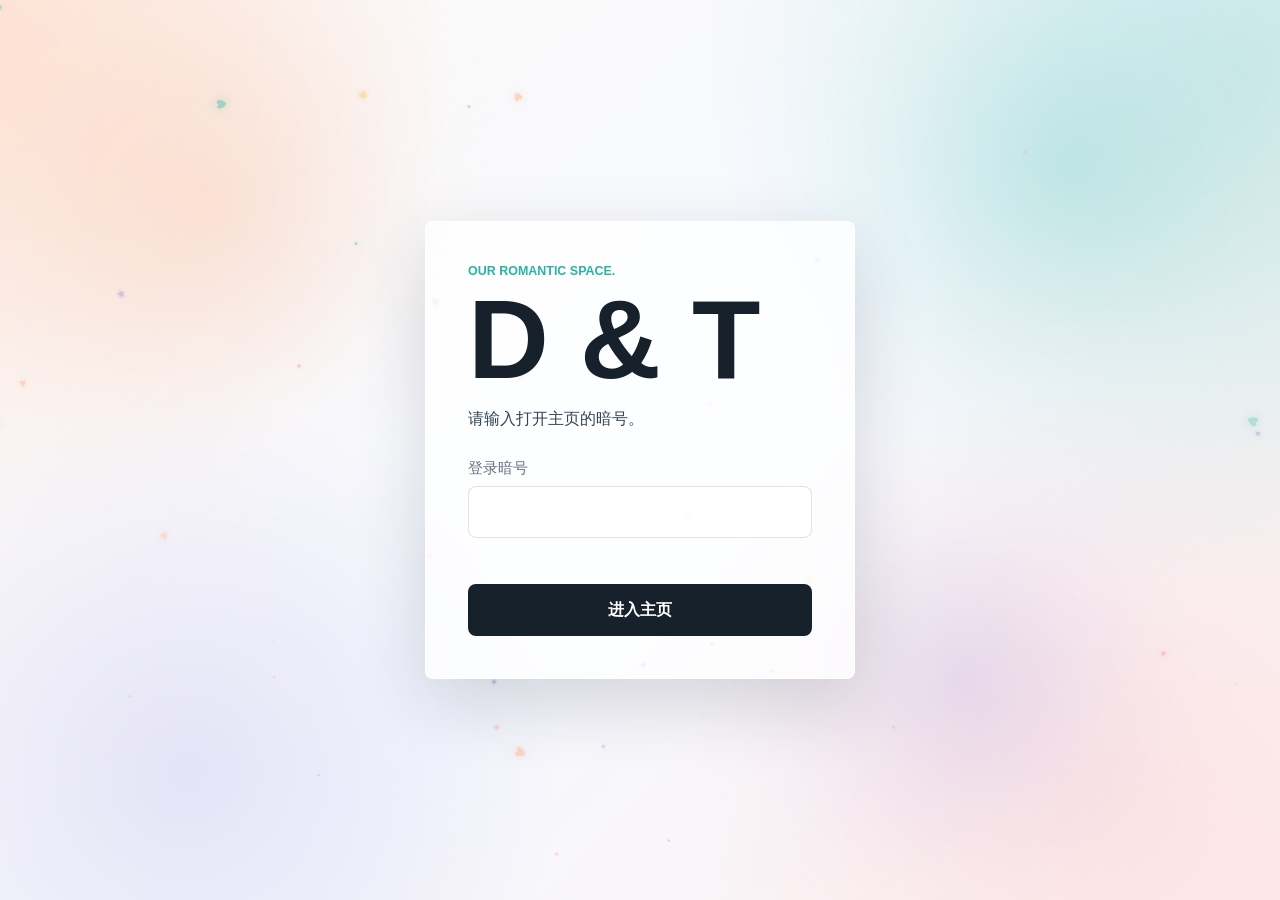
==== commit 6f760939: "准备线上部署" ====
--- a/index.html
+++ b/index.html
@@ -6,23 +6,31 @@
   <meta http-equiv="X-UA-Compatible" content="IE=edge">
   <meta name="theme-color" content="#fff9f5">
   <meta name="format-detection" content="telephone=no">
+  <meta name="mobile-web-app-capable" content="yes">
+  <meta name="apple-mobile-web-app-capable" content="yes">
+  <meta name="apple-mobile-web-app-title" content="D & T">
+  <meta name="apple-mobile-web-app-status-bar-style" content="default">
+  <meta name="msapplication-TileColor" content="#fff9f5">
+  <meta name="msapplication-TileImage" content="assets/pwa-icon-180.png">
+  <link rel="manifest" href="manifest.json">
+  <link rel="apple-touch-icon" sizes="180x180" href="assets/pwa-icon-180.png">
   <title>D & T</title>
   <link rel="stylesheet" href="styles.css">
 </head>
-<body class="page-prep" data-page="home">
+  <body class="page-prep" data-page="home">
   <canvas id="skyCanvas" aria-hidden="true"></canvas>
-  <audio id="homeMusic" src="assets/home-bgm.mp3" autoplay loop preload="auto"></audio>
+  <audio id="homeMusic" src="assets/home-bgm-96.mp3" loop preload="metadata"></audio>
 
   <header class="site-header">
     <a class="brand" href="index.html" aria-label="情侣主页">D & T</a>
     <nav class="site-nav" aria-label="页面导航">
       <a href="index.html" data-nav="home">首页</a>
       <a href="story.html" data-nav="story">故事</a>
-      <a href="daily.html" data-nav="daily">日常</a>
       <a href="notes.html" data-nav="notes">碎碎念</a>
+      <a href="album.html" data-nav="album">相册</a>
       <a href="travel.html" data-nav="travel">旅行地图</a>
-      <a href="album.html" data-nav="album">相册</a>
       <a href="wishes.html" data-nav="wishes">愿望</a>
+      <a href="daily.html" data-nav="capsules">时间胶囊</a>
       <button class="logout-button" type="button" data-logout>退出</button>
     </nav>
   </header>
@@ -50,10 +58,29 @@
         </div>
       </div>
 
-      <button class="love-line-card" id="loveLineCard" type="button" aria-label="切换情话">
-        <span class="love-line-label">今日情话 · 点击换一句</span>
+      <button class="love-line-card" id="loveLineCard" type="button" aria-label="点这里试试看">
+        <span class="love-line-label">点这里试试看</span>
         <span class="love-line-text" id="loveLineText">有你在的每个瞬间，我都想说好幸福。</span>
       </button>
+    </section>
+
+    <section class="section today-memory-section" aria-labelledby="todayMemoryTitle">
+      <div class="today-memory-shell">
+        <div class="today-memory-head">
+          <div>
+            <p class="eyebrow">Memory Replay</p>
+            <h2 id="todayMemoryTitle">那年今日</h2>
+            <p id="todayMemoryDate">自动回看往年今天的故事、日常和碎碎念。</p>
+          </div>
+          <span id="todayMemoryCount" class="today-memory-count">0 条回忆</span>
+        </div>
+        <a class="today-memory-feature" id="todayMemoryPrompt" href="story.html" hidden>
+          <span>今天的回声</span>
+          <strong>往年的今天，也有一段你们认真生活过的痕迹。</strong>
+          <em>点击回到那一天</em>
+        </a>
+        <div class="today-memory-list" id="todayMemoryList" aria-live="polite"></div>
+      </div>
     </section>
 
     <section class="section gateway-section" aria-label="分页面入口">
@@ -67,30 +94,30 @@
           <h3 data-edit-key="home.card.story.title">故事</h3>
           <p data-edit-key="home.card.story.text">用时间线记录从心动到现在的每一个重要片段。</p>
         </a>
-        <a class="gateway-card daily-card" href="daily.html">
+        <a class="gateway-card notes-card" href="notes.html">
           <span>02</span>
-          <h3 data-edit-key="home.card.daily.title">日常</h3>
-          <p data-edit-key="home.card.daily.text">记录每天的小事，早餐、散步、聊天和那些不起眼的开心。</p>
-        </a>
-        <a class="gateway-card notes-card" href="notes.html">
-          <span>03</span>
           <h3 data-edit-key="home.card.notes.title">碎碎念</h3>
           <p data-edit-key="home.card.notes.text">存放那些突然想说的话，短短一句也算认真想你。</p>
+        </a>
+        <a class="gateway-card album-card" href="album.html">
+          <span>03</span>
+          <h3 data-edit-key="home.card.album.title">相册</h3>
+          <p data-edit-key="home.card.album.text">上传你们自己的照片，让页面变成专属回忆册。</p>
         </a>
         <a class="gateway-card travel-card" href="travel.html">
           <span>04</span>
           <h3 data-edit-key="home.card.travel.title">旅行地图</h3>
           <p data-edit-key="home.card.travel.text">标记一起去过和想去的地方，把世界慢慢走成回忆。</p>
         </a>
-        <a class="gateway-card album-card" href="album.html">
+        <a class="gateway-card wishes-card" href="wishes.html">
           <span>05</span>
-          <h3 data-edit-key="home.card.album.title">相册</h3>
-          <p data-edit-key="home.card.album.text">上传你们自己的照片，让页面变成专属回忆册。</p>
-        </a>
-        <a class="gateway-card wishes-card" href="wishes.html">
-          <span>06</span>
           <h3 data-edit-key="home.card.wishes.title">愿望</h3>
           <p data-edit-key="home.card.wishes.text">把想一起完成的事写下来，一件一件打勾。</p>
+        </a>
+        <a class="gateway-card daily-card" href="daily.html">
+          <span>06</span>
+          <h3 data-edit-key="home.card.daily.title">时间胶囊</h3>
+          <p data-edit-key="home.card.daily.text">写给未来 TA 的信，在设定的时刻准时解锁。</p>
         </a>
       </div>
     </section>
@@ -122,6 +149,8 @@
           <input id="loginCodeSetting" type="password" maxlength="16" autocomplete="new-password" value="20260526">
         </label>
         <button type="submit">保存设定</button>
+        <button class="ghost-action" type="button" data-copy-guest-link>复制访客链接</button>
+        <button class="ghost-action" type="button" data-export-state>导出网站数据</button>
       </form>
     </section>
   </main>
--- a/styles.css
+++ b/styles.css
@@ -39,20 +39,41 @@
   z-index: -3;
   content: "";
   background:
-    radial-gradient(circle at 12% 18%, rgba(255, 159, 110, 0.35), transparent 28%),
-    radial-gradient(circle at 85% 20%, rgba(43, 179, 163, 0.28), transparent 30%),
+    radial-gradient(circle at 12% 18%, rgba(255, 159, 110, 0.26), transparent 26%),
+    radial-gradient(circle at 84% 20%, rgba(43, 179, 163, 0.22), transparent 29%),
+    radial-gradient(circle at 26% 74%, rgba(119, 98, 209, 0.14), transparent 22%),
+    radial-gradient(circle at 74% 76%, rgba(255, 111, 125, 0.12), transparent 24%),
     linear-gradient(135deg, #fff9f5 0%, #f6f9ff 52%, #fff0ed 100%);
   background-position:
     calc(50% + var(--bg-shift-x)) calc(50% + var(--bg-shift-y)),
     calc(50% + var(--bg-shift-x-reverse)) calc(50% + var(--bg-shift-y-soft)),
-    calc(50% + var(--bg-shift-y-soft)) calc(50% + var(--bg-shift-x));
-  background-size: 118% 118%, 124% 124%, 116% 116%;
-  will-change: background-position;
+    calc(50% + var(--bg-shift-y-soft)) calc(50% + var(--bg-shift-x)),
+    calc(50% + var(--bg-shift-x)) calc(50% + var(--bg-shift-y-soft)),
+    center;
+  background-size: 118% 118%, 124% 124%, 128% 128%, 132% 132%, cover;
+  will-change: transform, background-position, opacity;
+  animation: ambient-drift 34s ease-in-out infinite alternate, ambient-breathe 18s ease-in-out infinite;
+}
+
+body::after {
+  position: fixed;
+  inset: 0;
+  z-index: -1;
+  content: "";
+  pointer-events: none;
+  opacity: 0.16;
+  mix-blend-mode: soft-light;
+  background-image: url("data:image/svg+xml,%3Csvg xmlns='http://www.w3.org/2000/svg' width='180' height='180' viewBox='0 0 180 180'%3E%3Cfilter id='noise'%3E%3CfeTurbulence type='fractalNoise' baseFrequency='.78' numOctaves='2' stitchTiles='stitch'/%3E%3C/filter%3E%3Crect width='180' height='180' opacity='.34' filter='url(%23noise)'/%3E%3C/svg%3E");
+  background-size: 180px 180px;
 }
 
 a {
   color: inherit;
   text-decoration: none;
+}
+
+[hidden] {
+  display: none !important;
 }
 
 button,
@@ -63,7 +84,11 @@
 }
 
 audio#homeMusic,
-audio#albumMusic {
+audio#albumMusic,
+audio#storyMusic,
+audio#notesMusic,
+audio#travelMusic,
+audio#wishesMusic {
   display: none;
 }
 
@@ -74,6 +99,27 @@
   width: 100%;
   height: 100%;
   pointer-events: none;
+}
+
+@keyframes ambient-drift {
+  from {
+    transform: translate3d(-0.8%, -0.5%, 0) scale(1.03);
+  }
+
+  to {
+    transform: translate3d(0.8%, 0.6%, 0) scale(1.06);
+  }
+}
+
+@keyframes ambient-breathe {
+  0%,
+  100% {
+    opacity: 0.96;
+  }
+
+  50% {
+    opacity: 1;
+  }
 }
 
 body.page-prep main,
@@ -176,6 +222,27 @@
   font-weight: 800;
 }
 
+@media (max-width: 768px) {
+  .site-header {
+    flex-direction: column;
+    align-items: stretch;
+    gap: 10px;
+    padding: 12px clamp(14px, 4vw, 24px);
+  }
+
+  .site-nav {
+    flex-wrap: nowrap;
+    overflow-x: auto;
+    justify-content: flex-start;
+    padding-bottom: 4px;
+    scrollbar-width: none;
+  }
+
+  .site-nav::-webkit-scrollbar {
+    display: none;
+  }
+}
+
 .hero {
   position: relative;
   display: grid;
@@ -393,6 +460,224 @@
   to { opacity: 1; transform: translateY(0); }
 }
 
+.today-memory-section {
+  padding-top: clamp(34px, 5vw, 64px);
+}
+
+.today-memory-shell {
+  display: grid;
+  gap: 22px;
+  padding: clamp(22px, 4vw, 34px);
+  background: rgba(255, 255, 255, 0.7);
+  border: 1px solid rgba(23, 33, 43, 0.08);
+  border-radius: 8px;
+  box-shadow: 0 20px 56px rgba(23, 33, 43, 0.09);
+  backdrop-filter: blur(20px);
+}
+
+.today-memory-head {
+  display: flex;
+  align-items: flex-start;
+  justify-content: space-between;
+  gap: 18px;
+}
+
+.today-memory-head h2 {
+  margin-bottom: 10px;
+}
+
+.today-memory-head p:last-child {
+  max-width: 680px;
+  margin: 0;
+  color: var(--muted);
+  line-height: 1.8;
+}
+
+.today-memory-count {
+  display: inline-flex;
+  min-height: 34px;
+  align-items: center;
+  justify-content: center;
+  padding: 0 12px;
+  color: var(--white);
+  background: var(--ink);
+  border-radius: 999px;
+  font-size: 0.82rem;
+  font-weight: 800;
+  white-space: nowrap;
+}
+
+.today-memory-feature {
+  position: relative;
+  display: grid;
+  gap: 8px;
+  min-width: 0;
+  padding: clamp(18px, 3vw, 24px) clamp(18px, 3.5vw, 30px);
+  color: var(--ink);
+  background:
+    linear-gradient(135deg, rgba(255, 255, 255, 0.94), rgba(255, 246, 239, 0.84)),
+    radial-gradient(circle at 88% 16%, rgba(43, 179, 163, 0.16), transparent 32%);
+  border: 1px solid rgba(255, 111, 125, 0.2);
+  border-radius: 8px;
+  box-shadow: 0 18px 46px rgba(23, 33, 43, 0.1);
+  transition: transform 180ms ease, border-color 180ms ease, box-shadow 180ms ease;
+}
+
+.today-memory-feature:hover {
+  border-color: rgba(255, 111, 125, 0.42);
+  box-shadow: 0 24px 58px rgba(23, 33, 43, 0.13);
+  transform: translateY(-2px);
+}
+
+.today-memory-feature span {
+  color: var(--rose);
+  font-size: 0.78rem;
+  font-weight: 800;
+}
+
+.today-memory-feature strong {
+  font-size: clamp(1.05rem, 2vw, 1.36rem);
+  line-height: 1.65;
+}
+
+.today-memory-feature em {
+  color: var(--muted);
+  font-size: 0.86rem;
+  font-style: normal;
+  font-weight: 800;
+}
+
+.today-memory-feature.is-empty {
+  cursor: default;
+}
+
+.today-memory-list {
+  display: grid;
+  grid-template-columns: repeat(3, minmax(0, 1fr));
+  gap: 14px;
+}
+
+.today-memory-card,
+.today-memory-empty {
+  min-width: 0;
+  margin: 0;
+  padding: 20px;
+  background: rgba(255, 255, 255, 0.82);
+  border: 1px solid rgba(23, 33, 43, 0.08);
+  border-radius: 8px;
+  box-shadow: 0 14px 34px rgba(23, 33, 43, 0.07);
+}
+
+.today-memory-card {
+  position: relative;
+  display: grid;
+  gap: 12px;
+  align-content: start;
+  overflow: hidden;
+  color: inherit;
+  transition: transform 180ms ease, box-shadow 180ms ease, border-color 180ms ease;
+}
+
+.today-memory-card:hover {
+  border-color: rgba(255, 111, 125, 0.24);
+  box-shadow: 0 18px 44px rgba(23, 33, 43, 0.1);
+  transform: translateY(-2px);
+}
+
+.today-memory-card::before {
+  position: absolute;
+  inset: 0 auto 0 0;
+  width: 4px;
+  content: "";
+  background: var(--rose);
+}
+
+.today-memory-card.is-notes::before {
+  background: var(--gold);
+}
+
+.today-memory-card.is-daily::before {
+  background: var(--teal);
+}
+
+.today-memory-card.is-album::before {
+  background: var(--violet);
+}
+
+.today-memory-card.is-travel::before {
+  background: var(--teal);
+}
+
+.today-memory-meta {
+  display: flex;
+  align-items: center;
+  justify-content: space-between;
+  gap: 10px;
+  color: var(--muted);
+  font-size: 0.78rem;
+  font-weight: 800;
+}
+
+.today-memory-meta span {
+  color: var(--rose);
+}
+
+.today-memory-card.is-notes .today-memory-meta span {
+  color: #b47a00;
+}
+
+.today-memory-card.is-daily .today-memory-meta span {
+  color: var(--teal);
+}
+
+.today-memory-card.is-album .today-memory-meta span {
+  color: var(--violet);
+}
+
+.today-memory-card.is-travel .today-memory-meta span {
+  color: var(--teal);
+}
+
+.today-memory-card img {
+  width: 100%;
+  height: 150px;
+  object-fit: cover;
+  border-radius: 8px;
+}
+
+.today-memory-card h3 {
+  margin: 0;
+  font-size: 1.16rem;
+  line-height: 1.35;
+}
+
+.today-memory-card p {
+  margin: 0;
+  color: #344454;
+  line-height: 1.75;
+}
+
+.today-memory-link {
+  justify-self: start;
+  color: var(--ink);
+  font-size: 0.84rem;
+  font-weight: 800;
+}
+
+.is-memory-focused {
+  outline: 3px solid rgba(255, 111, 125, 0.42);
+  outline-offset: 5px;
+  box-shadow: 0 24px 64px rgba(255, 111, 125, 0.2), 0 14px 34px rgba(23, 33, 43, 0.1) !important;
+}
+
+.today-memory-empty {
+  grid-column: 1 / -1;
+  color: var(--muted);
+  line-height: 1.8;
+  text-align: center;
+  border-style: dashed;
+}
+
 .section {
   padding: clamp(56px, 8vw, 96px) clamp(20px, 7vw, 92px);
 }
@@ -409,7 +694,7 @@
 }
 
 .page-main {
-  padding-top: 78px;
+  padding-top: var(--header-h, 90px);
 }
 
 .login-page {
@@ -645,6 +930,172 @@
   margin-bottom: 0;
   color: var(--muted);
   line-height: 1.8;
+}
+
+.capsule-grid {
+  display: grid;
+  grid-template-columns: repeat(3, minmax(0, 1fr));
+  gap: 20px;
+  align-items: start;
+}
+
+.capsule-card {
+  position: relative;
+  min-height: 260px;
+  padding: 26px;
+  overflow: hidden;
+  background: rgba(255, 255, 255, 0.86);
+  border: 1px solid rgba(23, 33, 43, 0.08);
+  border-radius: 8px;
+  box-shadow: 0 18px 44px rgba(23, 33, 43, 0.09);
+}
+
+.capsule-card.is-locked {
+  background: rgba(244, 246, 247, 0.82);
+  border-style: dashed;
+}
+
+.capsule-card-head {
+  display: flex;
+  align-items: center;
+  justify-content: space-between;
+  gap: 12px;
+  margin-bottom: 28px;
+  color: var(--muted);
+  font-size: 0.82rem;
+}
+
+.capsule-status {
+  color: var(--teal);
+  font-weight: 800;
+  letter-spacing: 0.04em;
+}
+
+.capsule-card.is-locked .capsule-status {
+  color: var(--muted);
+}
+
+.capsule-card h3 {
+  margin-bottom: 14px;
+  font-size: 1.3rem;
+}
+
+.capsule-lock {
+  position: absolute;
+  top: 22px;
+  right: 24px;
+  font-size: 1.25rem;
+  opacity: 0.62;
+}
+
+.capsule-locked-copy {
+  margin: 0;
+  color: var(--muted);
+  line-height: 1.8;
+}
+
+.capsule-letter {
+  min-height: 120px;
+  padding: 18px 20px;
+  background: #fffdf9;
+  border-left: 3px solid var(--rose);
+  color: var(--ink);
+  line-height: 1.9;
+  white-space: pre-wrap;
+}
+
+.capsule-card.is-unlocked-alert {
+  animation: capsule-highlight 1.2s ease 2;
+  box-shadow: 0 0 0 1px rgba(43, 179, 163, 0.18), 0 18px 44px rgba(23, 33, 43, 0.14);
+}
+
+.capsule-unlock-banner {
+  position: fixed;
+  right: 18px;
+  bottom: 18px;
+  z-index: 90;
+  display: grid;
+  grid-template-columns: minmax(0, 1fr) auto;
+  gap: 14px;
+  max-width: min(520px, calc(100vw - 36px));
+  padding: 16px 18px;
+  background: rgba(255, 255, 255, 0.96);
+  border: 1px solid rgba(23, 33, 43, 0.12);
+  border-radius: 8px;
+  box-shadow: 0 24px 60px rgba(23, 33, 43, 0.2);
+  backdrop-filter: blur(16px);
+}
+
+.capsule-unlock-banner strong {
+  display: block;
+  margin-bottom: 4px;
+  color: var(--ink);
+  font-size: 0.96rem;
+}
+
+.capsule-unlock-banner p {
+  margin: 0;
+  color: var(--muted);
+  font-size: 0.82rem;
+  line-height: 1.6;
+}
+
+.capsule-alert-actions {
+  display: flex;
+  flex-wrap: wrap;
+  gap: 8px;
+  align-items: center;
+  justify-content: flex-end;
+}
+
+.capsule-alert-actions button {
+  min-height: 36px;
+  padding: 0 12px;
+  border: 0;
+  border-radius: 8px;
+  cursor: pointer;
+  font: inherit;
+  font-weight: 800;
+}
+
+.capsule-alert-actions [data-capsule-view] {
+  color: var(--white);
+  background: #173b53;
+}
+
+.capsule-alert-actions [data-capsule-notify] {
+  color: var(--ink);
+  background: rgba(23, 33, 43, 0.08);
+}
+
+.capsule-alert-actions [data-capsule-dismiss] {
+  color: var(--muted);
+  background: transparent;
+}
+
+@media (max-width: 680px) {
+  .capsule-unlock-banner {
+    right: 12px;
+    bottom: 12px;
+    grid-template-columns: 1fr;
+    max-width: calc(100vw - 24px);
+  }
+
+  .capsule-alert-actions {
+    justify-content: stretch;
+  }
+
+  .capsule-alert-actions button {
+    flex: 1 1 auto;
+  }
+}
+
+@keyframes capsule-highlight {
+  0% { transform: translateY(0); }
+  25% { transform: translateY(-4px); }
+  50% { transform: translateY(0); }
+  75% { transform: translateY(-2px); }
+  100% { transform: translateY(0); }
 }
 
 .notes-grid {
@@ -743,6 +1194,71 @@
 
 .content-compose textarea {
   resize: vertical;
+}
+
+.memory-filter {
+  display: grid;
+  grid-template-columns: minmax(220px, 1fr) minmax(150px, 0.32fr) auto auto;
+  gap: 10px;
+  align-items: end;
+  margin: 0 0 18px;
+  padding: 14px;
+  background: rgba(255, 255, 255, 0.76);
+  border: 1px solid rgba(23, 33, 43, 0.08);
+  border-radius: 8px;
+  box-shadow: 0 14px 34px rgba(23, 33, 43, 0.07);
+}
+
+.memory-filter label {
+  display: grid;
+  gap: 7px;
+}
+
+.memory-filter span {
+  color: var(--muted);
+  font-size: 0.78rem;
+  font-weight: 800;
+}
+
+.memory-filter input,
+.memory-filter select {
+  width: 100%;
+  min-height: 42px;
+  padding: 10px 12px;
+  color: var(--ink);
+  background: rgba(246, 249, 252, 0.9);
+  border: 1px solid rgba(23, 33, 43, 0.1);
+  border-radius: 8px;
+  font: inherit;
+}
+
+.memory-filter input:focus,
+.memory-filter select:focus {
+  border-color: rgba(43, 179, 163, 0.55);
+  outline: 3px solid rgba(43, 179, 163, 0.14);
+}
+
+.memory-filter button {
+  min-height: 42px;
+  padding: 0 14px;
+  color: var(--ink);
+  background: rgba(23, 33, 43, 0.06);
+  border: 0;
+  border-radius: 8px;
+  cursor: pointer;
+  font-weight: 800;
+}
+
+.memory-filter button[hidden] {
+  display: none;
+}
+
+.memory-filter p {
+  margin: 0;
+  color: var(--muted);
+  font-size: 0.86rem;
+  font-weight: 700;
+  text-align: right;
 }
 
 .content-compose input:focus,
@@ -932,18 +1448,6 @@
   gap: 28px;
 }
 
-.story-timeline:empty::after {
-  display: grid;
-  min-height: 120px;
-  place-items: center;
-  padding: 24px;
-  color: var(--muted);
-  content: "第一段故事，正在等你写下。";
-  font-size: 0.96rem;
-  background: rgba(255, 255, 255, 0.52);
-  border: 1px dashed rgba(23, 33, 43, 0.12);
-  border-radius: 16px;
-}
 
 .story-timeline-item {
   position: relative;
@@ -2037,6 +2541,19 @@
   text-align: center;
 }
 
+.content-empty {
+  grid-column: 1 / -1;
+  margin: 0;
+  padding: 48px 20px;
+  color: var(--muted);
+  background: rgba(255, 255, 255, 0.6);
+  border: 1px dashed rgba(23, 33, 43, 0.14);
+  border-radius: 16px;
+  text-align: center;
+  font-size: 0.96rem;
+  line-height: 1.7;
+}
+
 .photo-grid-page .photo-card,
 .photo-grid-page .photo-card img {
   min-height: 470px;
@@ -2425,6 +2942,12 @@
   border-radius: 8px;
 }
 
+.wish-list li.done {
+  background: linear-gradient(135deg, rgba(43, 179, 163, 0.08), rgba(255, 255, 255, 0.94));
+  border: 1px solid rgba(43, 179, 163, 0.12);
+  box-shadow: 0 8px 20px rgba(23, 33, 43, 0.05);
+}
+
 .wish-list .check,
 .wish-list .wish-edit,
 .wish-list .remove {
@@ -2438,6 +2961,21 @@
 .wish-list .check {
   color: var(--white);
   background: var(--teal);
+  font-size: 0.72rem;
+  font-weight: 800;
+}
+
+.wish-list li.done .check {
+  min-width: 34px;
+  width: 34px;
+  padding: 0;
+  color: #fff;
+  background: linear-gradient(135deg, #33c0ad, #259f91);
+  border-radius: 999px;
+  box-shadow: 0 8px 18px rgba(43, 179, 163, 0.2);
+  font-size: 0.9rem;
+  font-weight: 800;
+  letter-spacing: 0;
 }
 
 .wish-list .remove {
@@ -2451,20 +2989,50 @@
 }
 
 .wish-list li.done .wish-body > span {
+  color: rgba(23, 33, 43, 0.92);
+}
+
+.wish-body {
+  display: grid;
+  gap: 5px;
+  min-width: 0;
+}
+
+.wish-body > span {
+  display: block;
+  min-width: 0;
+  line-height: 1.7;
+  overflow-wrap: anywhere;
+  word-break: normal;
+}
+
+.wish-status {
+  display: inline-flex;
+  width: fit-content;
+  min-height: 22px;
+  align-items: center;
+  padding: 0 8px;
   color: var(--muted);
-  text-decoration: line-through;
-}
-
-.wish-body {
-  display: grid;
-  gap: 3px;
-  min-width: 0;
+  background: rgba(23, 33, 43, 0.05);
+  border-radius: 999px;
+  font-size: 0.7rem;
+  font-weight: 800;
+  letter-spacing: 0;
+}
+
+.wish-status.is-complete {
+  color: #0e6f62;
+  background: rgba(43, 179, 163, 0.12);
 }
 
 .wish-body small {
   color: var(--muted);
   font-size: 0.72rem;
   text-decoration: none;
+}
+
+.wish-body small.is-complete {
+  color: #1e9c8f;
 }
 
 .settings-form {
@@ -2556,7 +3124,6 @@
 body.viewer-mode .edit-panel,
 body.viewer-mode .content-entry-actions,
 body.viewer-mode .travel-entry-actions,
-body.viewer-mode .wish-list .check,
 body.viewer-mode .wish-list .wish-edit,
 body.viewer-mode .wish-list .remove,
 body.viewer-mode .photo-position-button,
@@ -2577,10 +3144,29 @@
   display: none;
 }
 
+body.guest-mode [data-logout] {
+  display: none !important;
+}
+
+body.viewer-mode .wish-list li {
+  grid-template-columns: 34px minmax(0, 1fr);
+  padding: 8px 10px;
+}
+
+body.viewer-mode .wish-body {
+  width: 100%;
+}
+
+body.viewer-mode .wish-list .check {
+  cursor: default;
+  opacity: 1;
+  pointer-events: none;
+}
+
 .edit-panel {
   position: absolute;
   z-index: 30;
-  width: min(340px, calc(100vw - 32px));
+  width: min(520px, calc(100vw - 32px));
   color: var(--ink);
   background: rgba(255, 255, 255, 0.96);
   border: 1px solid rgba(23, 33, 43, 0.12);
@@ -2641,6 +3227,16 @@
   min-width: 0;
   color: var(--muted);
   font-size: 0.86rem;
+}
+
+.edit-panel-times {
+  display: grid;
+  grid-template-columns: repeat(2, minmax(0, 1fr));
+  gap: 10px;
+}
+
+.edit-panel-times label {
+  min-width: 0;
 }
 
 .edit-panel input,
@@ -2653,6 +3249,12 @@
   border-radius: 8px;
   outline: none;
   resize: vertical;
+}
+
+.edit-panel input[type="datetime-local"] {
+  min-width: 0;
+  padding-inline: 10px;
+  font-size: 0.82rem;
 }
 
 .edit-panel .html-editor-field {
@@ -2729,10 +3331,15 @@
     grid-column: 1;
   }
 
+  .today-memory-list {
+    grid-template-columns: 1fr;
+  }
+
   .timeline,
   .story-timeline,
   .photo-grid,
   .daily-grid,
+  .capsule-grid,
   .notes-grid,
   .content-compose-fields,
   .travel-layout,
@@ -2745,6 +3352,14 @@
     grid-template-columns: 1fr;
   }
 
+  .memory-filter {
+    grid-template-columns: 1fr;
+    align-items: stretch;
+  }
+
+  .memory-filter p {
+    text-align: left;
+  }
 
   .china-map-board {
     min-height: 430px;
@@ -2779,6 +3394,14 @@
 }
 
 @media (max-width: 580px) {
+  .page-main {
+    padding-top: var(--header-h, 112px);
+  }
+
+  .section {
+    padding-inline: 14px;
+  }
+
   .album-toolbar {
     align-items: stretch;
     flex-direction: column;
@@ -2798,17 +3421,79 @@
   .site-nav {
     width: 100%;
     justify-content: flex-start;
-    gap: 12px 18px;
+    gap: 12px 16px;
+    font-size: 0.9rem;
   }
 
   .hero {
     padding-top: 138px;
+  }
+
+  .today-memory-section {
+    padding-top: 24px;
+  }
+
+  .today-memory-shell {
+    padding: 18px;
+  }
+
+  .today-memory-head {
+    flex-direction: column;
+  }
+
+  .today-memory-count {
+    align-self: flex-start;
+  }
+
+  .today-memory-card,
+  .today-memory-empty {
+    padding: 18px;
   }
 
   .hero-actions,
   .wish-form,
   .content-compose-actions {
     grid-template-columns: 1fr;
+  }
+
+  .wish-layout {
+    gap: 14px;
+    padding: 16px;
+  }
+
+  .wish-list {
+    gap: 12px;
+  }
+
+  .wish-list li {
+    grid-template-columns: 30px minmax(0, 1fr) 30px 30px;
+    gap: 8px;
+    padding: 10px;
+  }
+
+  .wish-list .check,
+  .wish-list .wish-edit,
+  .wish-list .remove {
+    width: 30px;
+    height: 30px;
+  }
+
+  .wish-list li.done .check {
+    min-width: 30px;
+    width: 30px;
+    height: 30px;
+    padding: 0;
+    font-size: 0.82rem;
+  }
+
+  body.viewer-mode .wish-list li {
+    grid-template-columns: 30px minmax(0, 1fr);
+    padding: 10px;
+  }
+
+  .wish-body > span {
+    font-size: 1rem;
+    line-height: 1.75;
   }
 
   .content-compose-actions {
@@ -2869,6 +3554,24 @@
 
   .travel-entry-photo {
     min-height: 96px;
+  }
+}
+
+/* Keep the album as a two-column masonry wall on phones. The earlier
+   responsive grid rule intentionally collapses ordinary grids, but should
+   not collapse the photo wall. */
+@media (max-width: 900px) {
+  .photo-grid-page.photo-wall,
+  .photo-wall {
+    display: block;
+    column-count: 2;
+    column-gap: 12px;
+  }
+
+  .photo-wall .photo-card,
+  .photo-grid-page.photo-wall .photo-card {
+    width: 100%;
+    margin-bottom: 12px;
   }
 }
 
@@ -2895,6 +3598,10 @@
 
   .edit-panel-actions button {
     width: 100%;
+  }
+
+  .edit-panel-times {
+    grid-template-columns: 1fr;
   }
 }
 
@@ -2987,20 +3694,6 @@
   background: linear-gradient(to right, rgba(255, 111, 125, 0.5), rgba(43, 179, 163, 0.5), rgba(255, 159, 110, 0.5));
 }
 
-.story-timeline:empty::after {
-  position: relative;
-  inset: auto;
-  display: grid;
-  flex: 1 0 100%;
-  min-height: 120px;
-  place-items: center;
-  padding: 24px;
-  color: var(--muted);
-  content: "第一段故事，正在等你写下。";
-  background: rgba(255, 255, 255, 0.52);
-  border: 1px dashed rgba(23, 33, 43, 0.12);
-  border-radius: 16px;
-}
 
 .story-timeline-item {
   display: flex;
@@ -3888,6 +4581,379 @@
 
   .milestone-axis .story-timeline-content {
     padding: 18px 20px;
+  }
+}
+
+/* Travel map redesign: focus the page on the next stop, map, and travel log. */
+body[data-page="travel"] .page-hero {
+  padding-bottom: 20px;
+}
+
+body[data-page="travel"] .page-hero h1 {
+  font-size: clamp(3.2rem, 7vw, 5.8rem);
+}
+
+.travel-section {
+  display: grid;
+  gap: 22px;
+  padding-top: 20px;
+}
+
+.travel-next-stop {
+  display: flex;
+  align-items: center;
+  justify-content: space-between;
+  gap: 24px;
+  min-height: 150px;
+  padding: clamp(24px, 4vw, 42px);
+  color: var(--ink);
+  background: rgba(255, 255, 255, 0.68);
+  border: 1px solid rgba(255, 255, 255, 0.9);
+  border-left: 5px solid var(--violet);
+  border-radius: 8px;
+  box-shadow: 0 18px 48px rgba(23, 33, 43, 0.09);
+}
+
+.travel-next-stop .eyebrow {
+  margin-bottom: 8px;
+  color: var(--violet);
+}
+
+.travel-next-stop h2 {
+  margin: 0 0 8px;
+  font-size: clamp(2rem, 4vw, 3.2rem);
+  line-height: 1;
+}
+
+.travel-next-stop > div > p:last-child {
+  max-width: 680px;
+  margin: 0;
+  color: var(--muted);
+  font-size: 1.02rem;
+  line-height: 1.7;
+}
+
+.travel-next-badge {
+  display: inline-flex;
+  min-width: 76px;
+  min-height: 36px;
+  align-items: center;
+  justify-content: center;
+  padding: 0 12px;
+  color: var(--white);
+  background: var(--violet);
+  border-radius: 999px;
+  font-size: 0.78rem;
+  font-weight: 800;
+  white-space: nowrap;
+}
+
+body[data-page="travel"] .travel-map-layout {
+  display: grid;
+  grid-template-columns: 1fr;
+  gap: 22px;
+}
+
+body[data-page="travel"] .travel-map-shell {
+  display: grid;
+  gap: 18px;
+  padding: 0;
+  background: transparent;
+  border: 0;
+  box-shadow: none;
+}
+
+body[data-page="travel"] .china-map-board {
+  order: 1;
+  min-height: 0;
+  aspect-ratio: 1.9;
+  overflow: hidden;
+  background: rgba(255, 255, 255, 0.74);
+  border: 1px solid rgba(23, 33, 43, 0.08);
+  border-radius: 8px;
+  box-shadow: 0 18px 46px rgba(23, 33, 43, 0.09);
+}
+
+body[data-page="travel"] .china-map-image {
+  inset: 6% 7%;
+  width: 86%;
+  height: 86%;
+  filter: drop-shadow(0 14px 20px rgba(15, 58, 85, 0.14));
+}
+
+body[data-page="travel"] .china-province-labels {
+  display: none;
+}
+
+body[data-page="travel"] .china-map-markers {
+  /* Match the rendered SVG area inside the wide object-fit: contain image. */
+  inset: 6% 19.2%;
+}
+
+body[data-page="travel"] .china-marker {
+  width: 18px;
+  min-width: 18px;
+  height: 18px;
+  min-height: 18px;
+  padding: 0;
+  border: 3px solid var(--white);
+  border-radius: 50%;
+  box-shadow: 0 0 0 4px rgba(23, 33, 43, 0.12), 0 8px 18px rgba(23, 33, 43, 0.2);
+}
+
+body[data-page="travel"] .china-marker span,
+body[data-page="travel"] .china-marker strong {
+  display: none;
+}
+
+body[data-page="travel"] .china-marker:hover,
+body[data-page="travel"] .china-marker:focus-visible {
+  transform: translate(-50%, -50%) scale(1.22);
+}
+
+body[data-page="travel"] .travel-place-form {
+  order: 3;
+  padding: 20px;
+  background: rgba(255, 255, 255, 0.82);
+  border-radius: 8px;
+}
+
+body[data-page="travel"] .travel-memory-panel {
+  position: static;
+  display: grid;
+  gap: 16px;
+  max-height: none;
+  padding: 0;
+  overflow: visible;
+  background: transparent;
+  border: 0;
+  box-shadow: none;
+}
+
+body[data-page="travel"] .travel-stats {
+  display: grid;
+  grid-template-columns: repeat(4, minmax(0, 1fr));
+  gap: 10px;
+}
+
+body[data-page="travel"] .travel-stats button {
+  display: grid;
+  min-height: 78px;
+  place-items: center;
+  align-content: center;
+  gap: 3px;
+  padding: 10px 8px;
+  color: var(--muted);
+  background: rgba(255, 255, 255, 0.7);
+  border: 1px solid rgba(23, 33, 43, 0.08);
+  border-radius: 8px;
+  cursor: pointer;
+  transition: border-color 160ms ease, background 160ms ease, color 160ms ease, transform 160ms ease;
+}
+
+body[data-page="travel"] .travel-stats button:hover,
+body[data-page="travel"] .travel-stats button:focus-visible,
+body[data-page="travel"] .travel-stats button.is-active {
+  color: var(--ink);
+  background: var(--white);
+  border-color: rgba(43, 179, 163, 0.55);
+  box-shadow: 0 10px 24px rgba(23, 33, 43, 0.08);
+  transform: translateY(-1px);
+}
+
+body[data-page="travel"] .travel-stats button:nth-child(2).is-active {
+  border-color: rgba(255, 111, 125, 0.7);
+}
+
+body[data-page="travel"] .travel-stats button:nth-child(4).is-active {
+  border-color: rgba(119, 98, 209, 0.72);
+}
+
+body[data-page="travel"] .travel-stats strong,
+body[data-page="travel"] .travel-stats span {
+  display: block;
+}
+
+body[data-page="travel"] .travel-stats strong {
+  color: var(--ink);
+  font-size: 1.5rem;
+  line-height: 1;
+}
+
+body[data-page="travel"] .travel-stats span {
+  margin: 0;
+  font-size: 0.78rem;
+  font-weight: 800;
+}
+
+.travel-record-head {
+  display: flex;
+  align-items: baseline;
+  justify-content: space-between;
+  gap: 14px;
+  padding-top: 10px;
+}
+
+.travel-record-head h2 {
+  margin: 0;
+  font-size: clamp(1.55rem, 3vw, 2.15rem);
+}
+
+.travel-record-head p {
+  margin: 0;
+  color: var(--muted);
+  font-size: 0.86rem;
+}
+
+body[data-page="travel"] .travel-entry-list {
+  display: grid;
+  grid-template-columns: repeat(2, minmax(0, 1fr));
+  gap: 14px;
+}
+
+body[data-page="travel"] .travel-entry-card {
+  grid-template-columns: 96px minmax(0, 1fr);
+  gap: 14px;
+  min-height: 148px;
+  padding: 14px;
+  background: rgba(255, 255, 255, 0.78);
+  border-radius: 8px;
+  box-shadow: 0 12px 30px rgba(23, 33, 43, 0.07);
+}
+
+body[data-page="travel"] .travel-entry-photo {
+  min-height: 116px;
+  color: rgba(23, 33, 43, 0.44);
+  background: rgba(43, 179, 163, 0.08);
+  border: 1px dashed rgba(43, 179, 163, 0.35);
+  border-radius: 8px;
+}
+
+body[data-page="travel"] .travel-entry-card.is-wishlist .travel-entry-photo {
+  background: rgba(43, 179, 163, 0.08);
+  border-color: rgba(43, 179, 163, 0.42);
+}
+
+body[data-page="travel"] .travel-entry-card.is-next .travel-entry-photo {
+  background: rgba(119, 98, 209, 0.08);
+  border-color: rgba(119, 98, 209, 0.38);
+}
+
+body[data-page="travel"] .travel-entry-photo span {
+  font-size: 0.78rem;
+}
+
+body[data-page="travel"] .travel-entry-body > span {
+  min-height: 22px;
+  padding: 0 7px;
+  border-radius: 999px;
+}
+
+body[data-page="travel"] .travel-entry-body h3 {
+  margin: 7px 34px 5px 0;
+  font-size: 1.22rem;
+}
+
+body[data-page="travel"] .travel-entry-body p {
+  display: -webkit-box;
+  margin-bottom: 7px;
+  overflow: hidden;
+  -webkit-box-orient: vertical;
+  -webkit-line-clamp: 2;
+}
+
+body[data-page="travel"] .travel-entry-body .travel-visit-date {
+  margin: 0;
+  font-size: 0.76rem;
+}
+
+body[data-page="travel"] .travel-entry-actions {
+  grid-template-columns: repeat(3, minmax(0, 1fr));
+  margin-top: 10px;
+}
+
+body[data-page="travel"] .travel-entry-actions label,
+body[data-page="travel"] .travel-entry-actions button {
+  min-height: 30px;
+  padding: 0 6px;
+  font-size: 0.75rem;
+}
+
+body[data-page="travel"] .travel-drag-handle {
+  width: 28px;
+  height: 28px;
+  border-radius: 50%;
+}
+
+@media (max-width: 720px) {
+  body[data-page="travel"] .page-hero {
+    padding-top: 42px;
+  }
+
+  body[data-page="travel"] .travel-section {
+    gap: 16px;
+    padding-top: 14px;
+  }
+
+  .travel-next-stop {
+    min-height: 126px;
+    align-items: flex-start;
+    padding: 22px;
+  }
+
+  .travel-next-stop h2 {
+    font-size: 2rem;
+  }
+
+  .travel-next-stop > div > p:last-child {
+    font-size: 0.92rem;
+  }
+
+  .travel-next-badge {
+    min-width: 54px;
+    min-height: 30px;
+    padding: 0 8px;
+    font-size: 0.68rem;
+  }
+
+  body[data-page="travel"] .china-map-board {
+    aspect-ratio: 1.45;
+  }
+
+  body[data-page="travel"] .china-map-markers {
+    inset: 6% 10.7%;
+  }
+
+  body[data-page="travel"] .travel-stats {
+    grid-template-columns: repeat(4, minmax(0, 1fr));
+    gap: 7px;
+  }
+
+  body[data-page="travel"] .travel-stats button {
+    min-height: 68px;
+    padding: 8px 4px;
+  }
+
+  body[data-page="travel"] .travel-stats strong {
+    font-size: 1.25rem;
+  }
+
+  body[data-page="travel"] .travel-entry-list {
+    grid-template-columns: 1fr;
+  }
+
+  body[data-page="travel"] .travel-entry-card {
+    grid-template-columns: 84px minmax(0, 1fr);
+    min-height: 132px;
+    padding: 12px;
+  }
+
+  body[data-page="travel"] .travel-entry-photo {
+    min-height: 104px;
+  }
+
+  body[data-page="travel"] .travel-place-form {
+    padding: 16px;
   }
 }
 
@@ -4001,3 +5067,235 @@
     display: none;
   }
 }
+
+@media (max-width: 720px) {
+  :root {
+    --mobile-tabbar-h: 0px;
+  }
+
+  .site-header {
+    position: fixed !important;
+    top: 0;
+    right: 0;
+    left: 0;
+    z-index: 80;
+    display: flex !important;
+    min-width: 0;
+    min-height: 0;
+    align-items: stretch !important;
+    justify-content: flex-start;
+    flex-direction: column;
+    gap: 8px;
+    padding: calc(8px + env(safe-area-inset-top)) 10px 9px !important;
+    background: rgba(255, 249, 245, 0.88);
+    border-bottom: 1px solid rgba(23, 33, 43, 0.08);
+    -webkit-backdrop-filter: blur(18px);
+    backdrop-filter: blur(18px);
+  }
+
+  .brand {
+    align-self: center;
+    font-size: 1.05rem;
+    line-height: 1;
+  }
+
+  .site-nav {
+    position: static;
+    z-index: 90;
+    display: grid !important;
+    width: 100% !important;
+    max-width: 100% !important;
+    grid-template-columns: repeat(4, minmax(0, 1fr));
+    gap: 6px !important;
+    align-items: stretch;
+    padding: 6px !important;
+    overflow: visible !important;
+    color: var(--muted);
+    background: rgba(255, 255, 255, 0.9);
+    border: 1px solid rgba(23, 33, 43, 0.1);
+    border-radius: 8px;
+    box-shadow: 0 18px 46px rgba(23, 33, 43, 0.18);
+    -webkit-backdrop-filter: blur(18px);
+    backdrop-filter: blur(18px);
+    scrollbar-width: none;
+  }
+
+  .site-nav::-webkit-scrollbar {
+    display: none;
+  }
+
+  .site-nav a,
+  .logout-button {
+    position: relative;
+    display: grid;
+    min-width: 0;
+    min-height: 34px;
+    flex: none;
+    place-items: center;
+    align-content: center;
+    gap: 0;
+    padding: 6px 4px !important;
+    overflow: hidden;
+    color: var(--muted);
+    background: transparent;
+    border: 0;
+    border-radius: 8px;
+    font-size: 0.72rem;
+    font-weight: 800;
+    line-height: 1.15;
+    text-align: center;
+    white-space: nowrap;
+    word-break: keep-all;
+  }
+
+  .site-nav a::before,
+  .logout-button::before {
+    display: none;
+  }
+
+  .site-nav a::after {
+    display: none;
+  }
+
+  .site-nav a.active,
+  .logout-button:hover {
+    color: var(--ink);
+    background: rgba(43, 179, 163, 0.1);
+  }
+
+  .site-nav a.active::before {
+    display: none;
+  }
+
+  .logout-button {
+    min-height: 34px;
+  }
+
+  body.guest-mode [data-logout] {
+    display: none !important;
+  }
+
+  body.guest-mode .site-nav {
+    grid-template-columns: repeat(4, minmax(0, 1fr));
+  }
+
+  .page-main {
+    padding-top: var(--header-h, 124px) !important;
+    padding-bottom: calc(24px + env(safe-area-inset-bottom));
+  }
+
+  .hero {
+    padding-top: var(--header-h, 124px) !important;
+    padding-bottom: 44px !important;
+  }
+
+  .site-footer {
+    padding-bottom: calc(22px + env(safe-area-inset-bottom));
+  }
+
+}
+
+/* Blue gradient timeline palette. */
+.milestone-axis {
+  scrollbar-color: rgba(37, 99, 235, 0.55) transparent;
+}
+
+.milestone-axis::before {
+  background: linear-gradient(90deg, #38bdf8 0%, #2563eb 48%, #1d4ed8 72%, #60a5fa 100%) !important;
+  box-shadow: 0 8px 22px rgba(37, 99, 235, 0.24) !important;
+}
+
+.milestone-axis .story-timeline-date,
+.milestone-axis .story-timeline-content time {
+  color: #0ea5e9 !important;
+}
+
+.milestone-axis .story-timeline-item::after {
+  background: #2563eb !important;
+  box-shadow: 0 0 0 2px rgba(37, 99, 235, 0.32), 0 5px 16px rgba(37, 99, 235, 0.28) !important;
+}
+
+.milestone-axis .story-timeline-item:nth-child(3n + 2)::after {
+  background: #06b6d4 !important;
+  box-shadow: 0 0 0 2px rgba(6, 182, 212, 0.32), 0 5px 16px rgba(6, 182, 212, 0.26) !important;
+}
+
+.milestone-axis .story-timeline-item:nth-child(3n + 3)::after {
+  background: #60a5fa !important;
+  box-shadow: 0 0 0 2px rgba(96, 165, 250, 0.36), 0 5px 16px rgba(96, 165, 250, 0.28) !important;
+}
+
+.milestone-axis .story-timeline-content::before {
+  background: rgba(37, 99, 235, 0.56) !important;
+}
+
+@media (max-width: 720px) {
+  .milestone-axis::before {
+    background: linear-gradient(to bottom, rgba(56, 189, 248, 0.55), rgba(37, 99, 235, 0.68), rgba(96, 165, 250, 0.5)) !important;
+  }
+}
+
+@media (min-width: 721px) {
+  .milestone-axis .story-timeline-item,
+  .milestone-axis .story-timeline-item:nth-child(odd),
+  .milestone-axis .story-timeline-item:nth-child(even) {
+    flex-basis: 352px !important;
+    width: 352px !important;
+    min-width: 352px !important;
+    min-height: 390px !important;
+  }
+
+  .milestone-axis .story-timeline-date strong {
+    font-size: 1.46rem !important;
+  }
+
+  .milestone-axis .story-timeline-content {
+    aspect-ratio: 2 / 1;
+    min-height: 0 !important;
+    padding: 13px 13px 11px !important;
+    overflow: hidden;
+  }
+
+  .milestone-axis .story-timeline-content h3 {
+    font-size: 0.9rem !important;
+    line-height: 1.35;
+  }
+
+  .milestone-axis .story-timeline-content p {
+    display: -webkit-box;
+    overflow: hidden;
+    -webkit-box-orient: vertical;
+    -webkit-line-clamp: 2;
+    font-size: 0.76rem !important;
+    line-height: 1.45;
+  }
+
+  .milestone-axis .story-timeline-content time {
+    margin-bottom: 6px;
+    font-size: 0.72rem;
+  }
+
+  .milestone-axis .story-timeline-item:nth-child(odd) .story-timeline-date {
+    bottom: calc(50% + 10px);
+  }
+
+  .milestone-axis .story-timeline-item:nth-child(odd) .story-timeline-content {
+    bottom: calc(50% + 24px);
+  }
+
+  .milestone-axis .story-timeline-item:nth-child(even) .story-timeline-date {
+    top: calc(50% + 10px);
+  }
+
+  .milestone-axis .story-timeline-item:nth-child(even) .story-timeline-content {
+    top: calc(50% + 52px);
+  }
+
+  .milestone-axis .story-timeline-content::before {
+    height: 18px !important;
+  }
+
+  .milestone-axis .story-timeline-item:nth-child(even) .story-timeline-content::before {
+    height: 44px !important;
+  }
+}
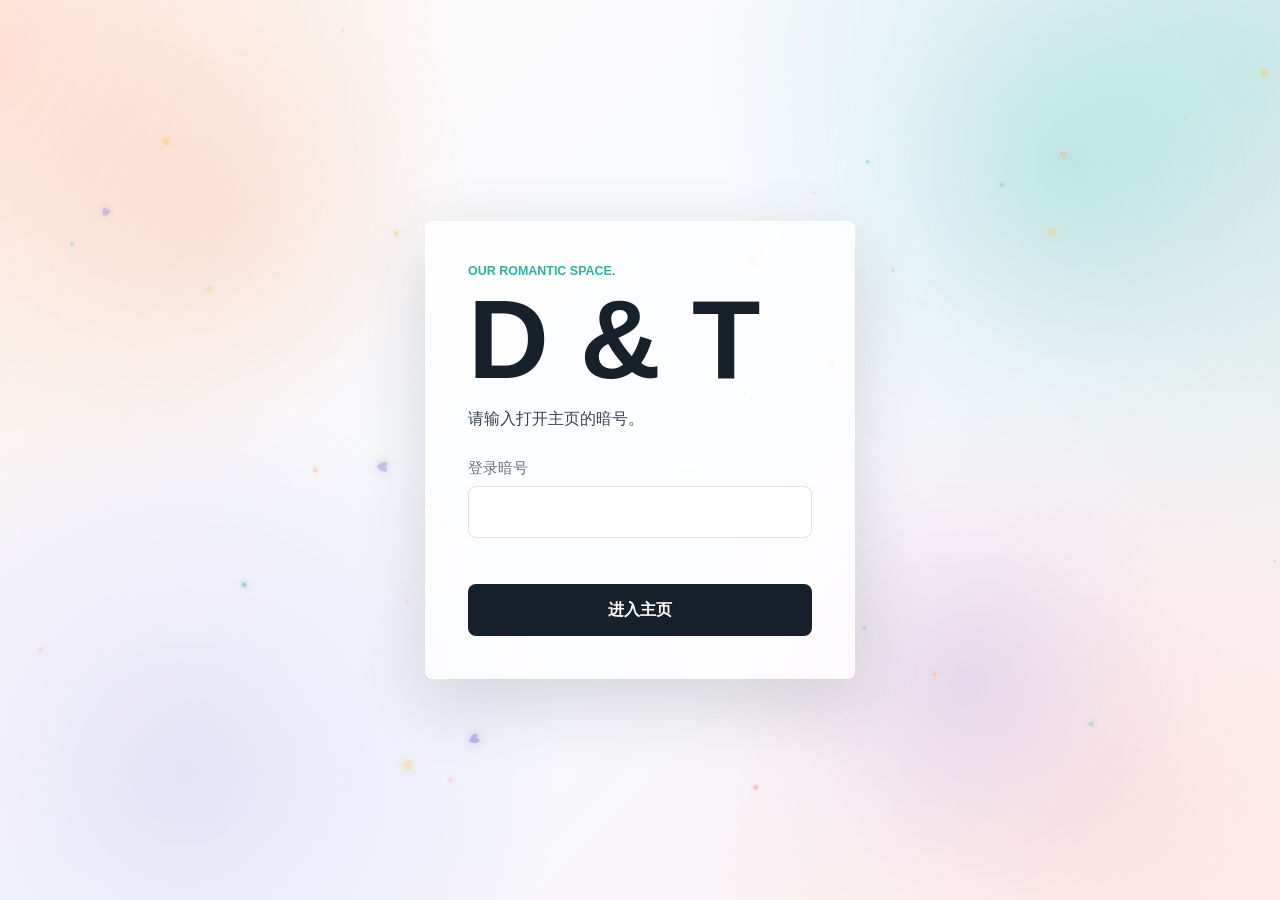
==== commit 2851726f: "接入 Supabase Storage 和线上状态保存" ====
--- a/index.html
+++ b/index.html
@@ -102,7 +102,7 @@
         <a class="gateway-card album-card" href="album.html">
           <span>03</span>
           <h3 data-edit-key="home.card.album.title">相册</h3>
-          <p data-edit-key="home.card.album.text">上传你们自己的照片，让页面变成专属回忆册。</p>
+          <p data-edit-key="home.card.album.text">上传我们自己的照片，让页面变成专属回忆册。</p>
         </a>
         <a class="gateway-card travel-card" href="travel.html">
           <span>04</span>
@@ -117,7 +117,7 @@
         <a class="gateway-card daily-card" href="daily.html">
           <span>06</span>
           <h3 data-edit-key="home.card.daily.title">时间胶囊</h3>
-          <p data-edit-key="home.card.daily.text">写给未来 TA 的信，在设定的时刻准时解锁。</p>
+          <p data-edit-key="home.card.daily.text">写给未来 twc 的信，在设定的时刻准时解锁。</p>
         </a>
       </div>
     </section>
--- a/styles.css
+++ b/styles.css
@@ -81,6 +81,7 @@
 select,
 textarea {
   font: inherit;
+  white-space: pre-wrap;
 }
 
 audio#homeMusic,
@@ -687,6 +688,10 @@
   margin-bottom: 28px;
 }
 
+.section-heading h2 {
+  margin-bottom: 14px;
+}
+
 .section h2 {
   margin-bottom: 0;
   font-size: clamp(2rem, 5vw, 4rem);
@@ -776,7 +781,7 @@
 
 .page-hero h1 {
   max-width: 920px;
-  margin-bottom: 18px;
+  margin-bottom: clamp(28px, 3.2vw, 38px);
   font-size: clamp(3rem, 9vw, 7.5rem);
   line-height: 0.94;
 }
@@ -1194,6 +1199,26 @@
 
 .content-compose textarea {
   resize: vertical;
+  white-space: pre-wrap;
+}
+
+.content-entry-card p,
+.story-timeline-content p,
+.photo-card p,
+.note-card p,
+.daily-card-item p {
+  white-space: pre-wrap;
+  overflow-wrap: anywhere;
+}
+
+.multiline-indent-line {
+  display: block;
+  text-indent: 2em;
+  overflow-wrap: anywhere;
+}
+
+.multiline-indent-line.is-empty {
+  min-height: 1em;
 }
 
 .memory-filter {
@@ -1539,6 +1564,8 @@
   margin: 0;
   color: var(--muted);
   line-height: 1.75;
+  white-space: pre-wrap;
+  overflow-wrap: anywhere;
 }
 
 .story-timeline-content .module-edit-time {
@@ -4030,6 +4057,8 @@
   margin: 0;
   color: var(--muted);
   line-height: 1.75;
+  white-space: pre-wrap;
+  overflow-wrap: anywhere;
 }
 
 @media (max-width: 1100px) {
@@ -5236,13 +5265,17 @@
 }
 
 @media (min-width: 721px) {
+  .milestone-axis {
+    min-height: 390px;
+  }
+
   .milestone-axis .story-timeline-item,
   .milestone-axis .story-timeline-item:nth-child(odd),
   .milestone-axis .story-timeline-item:nth-child(even) {
-    flex-basis: 352px !important;
-    width: 352px !important;
-    min-width: 352px !important;
-    min-height: 390px !important;
+    flex-basis: 150px !important;
+    width: 150px !important;
+    min-width: 150px !important;
+    min-height: 315px !important;
   }
 
   .milestone-axis .story-timeline-date strong {
@@ -5250,14 +5283,14 @@
   }
 
   .milestone-axis .story-timeline-content {
-    aspect-ratio: 2 / 1;
+    aspect-ratio: 1 / 1;
     min-height: 0 !important;
-    padding: 13px 13px 11px !important;
+    padding: 15px 16px 13px !important;
     overflow: hidden;
   }
 
   .milestone-axis .story-timeline-content h3 {
-    font-size: 0.9rem !important;
+    font-size: 1.1rem !important;
     line-height: 1.35;
   }
 
@@ -5266,13 +5299,14 @@
     overflow: hidden;
     -webkit-box-orient: vertical;
     -webkit-line-clamp: 2;
-    font-size: 0.76rem !important;
+    font-size: 0.86rem !important;
     line-height: 1.45;
   }
 
   .milestone-axis .story-timeline-content time {
-    margin-bottom: 6px;
-    font-size: 0.72rem;
+    margin-bottom: 8px;
+    font-size: 0.88rem;
+    font-weight: 800;
   }
 
   .milestone-axis .story-timeline-item:nth-child(odd) .story-timeline-date {
@@ -5288,7 +5322,7 @@
   }
 
   .milestone-axis .story-timeline-item:nth-child(even) .story-timeline-content {
-    top: calc(50% + 52px);
+    top: calc(50% + 42px);
   }
 
   .milestone-axis .story-timeline-content::before {
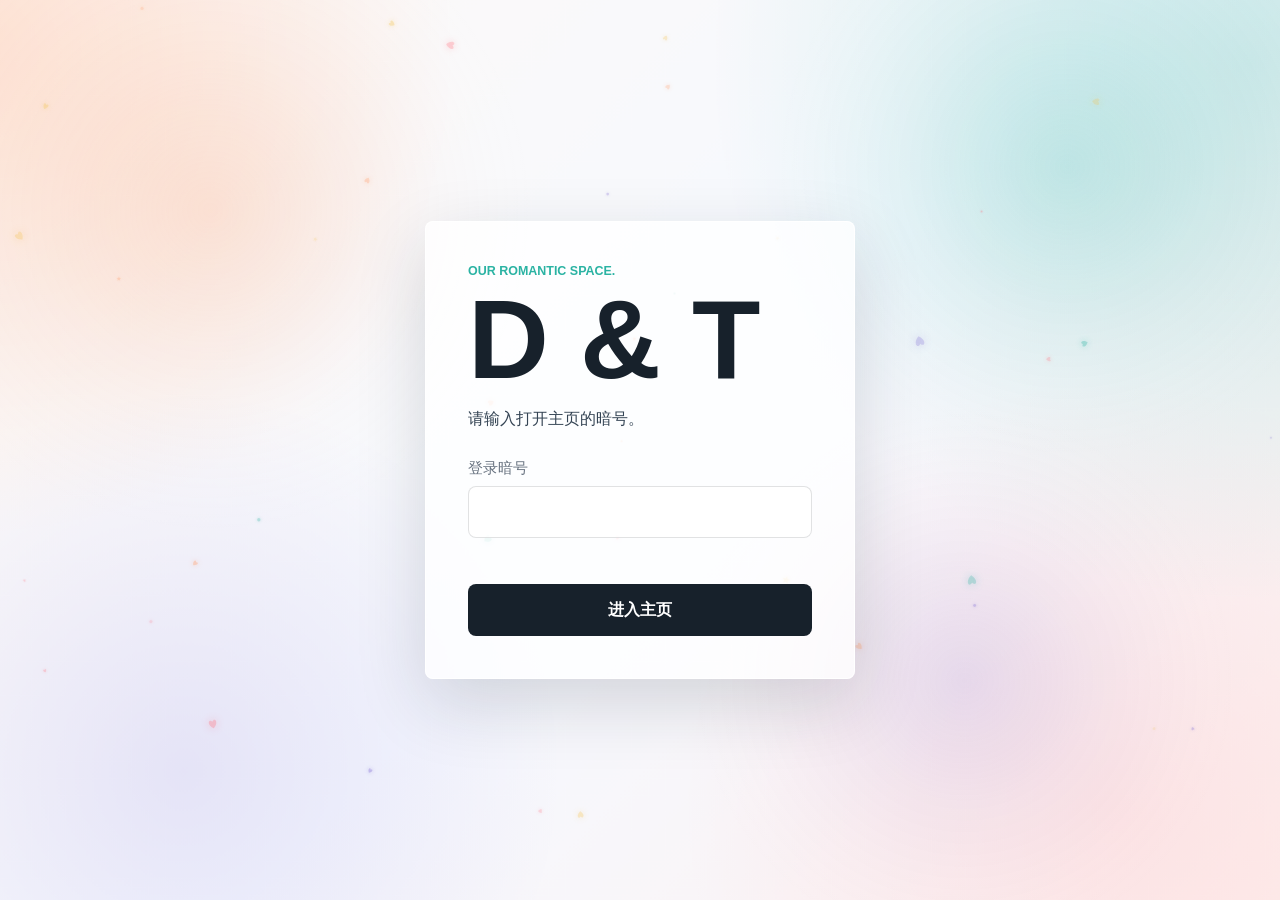
==== commit 93c5b2b6: "安全加固：移除硬编码访问/编辑码，统一改为环境变量 - script.js/defaults 与 index.html 设置项去除明文 accessCode/editCode - 设置保存时留空不覆盖" ====
--- a/index.html
+++ b/index.html
@@ -70,7 +70,7 @@
           <div>
             <p class="eyebrow">Memory Replay</p>
             <h2 id="todayMemoryTitle">那年今日</h2>
-            <p id="todayMemoryDate">自动回看往年今天的故事、日常和碎碎念。</p>
+            <p id="todayMemoryDate">自动回看往年今天的故事、相册、旅行和碎碎念。</p>
           </div>
           <span id="todayMemoryCount" class="today-memory-count">0 条回忆</span>
         </div>
@@ -114,7 +114,7 @@
           <h3 data-edit-key="home.card.wishes.title">愿望</h3>
           <p data-edit-key="home.card.wishes.text">把想一起完成的事写下来，一件一件打勾。</p>
         </a>
-        <a class="gateway-card daily-card" href="daily.html">
+        <a class="gateway-card timecapsule-card" href="daily.html">
           <span>06</span>
           <h3 data-edit-key="home.card.daily.title">时间胶囊</h3>
           <p data-edit-key="home.card.daily.text">写给未来 twc 的信，在设定的时刻准时解锁。</p>
@@ -146,7 +146,7 @@
         </label>
         <label>
           <span>登录暗号</span>
-          <input id="loginCodeSetting" type="password" maxlength="16" autocomplete="new-password" value="20260526">
+          <input id="loginCodeSetting" type="password" maxlength="16" autocomplete="new-password">
         </label>
         <button type="submit">保存设定</button>
         <button class="ghost-action" type="button" data-copy-guest-link>复制访客链接</button>
--- a/styles.css
+++ b/styles.css
@@ -842,8 +842,8 @@
   background: linear-gradient(135deg, rgba(43, 179, 163, 0.95), rgba(255, 159, 110, 0.95));
 }
 
-.daily-card {
-  background: linear-gradient(135deg, rgba(119, 98, 209, 0.95), rgba(43, 179, 163, 0.95));
+.timecapsule-card {
+  background: linear-gradient(135deg, rgba(119, 98, 209, 0.95), rgba(255, 111, 125, 0.92));
 }
 
 .notes-card {
@@ -896,42 +896,6 @@
 }
 
 .timeline p {
-  margin-bottom: 0;
-  color: var(--muted);
-  line-height: 1.8;
-}
-
-.daily-grid {
-  display: grid;
-  grid-template-columns: repeat(3, minmax(0, 1fr));
-  gap: 18px;
-}
-
-.daily-card-item {
-  position: relative;
-  min-height: 250px;
-  padding: 24px;
-  background: rgba(255, 255, 255, 0.68);
-  border: 1px solid rgba(23, 33, 43, 0.08);
-  border-radius: 8px;
-  box-shadow: 0 18px 44px rgba(23, 33, 43, 0.08);
-}
-
-.daily-card-item span {
-  display: block;
-  margin-bottom: 48px;
-  color: var(--teal);
-  font-size: 0.78rem;
-  font-weight: 800;
-  text-transform: uppercase;
-}
-
-.daily-card-item h3 {
-  margin-bottom: 12px;
-  font-size: 1.35rem;
-}
-
-.daily-card-item p {
   margin-bottom: 0;
   color: var(--muted);
   line-height: 1.8;
@@ -1205,8 +1169,7 @@
 .content-entry-card p,
 .story-timeline-content p,
 .photo-card p,
-.note-card p,
-.daily-card-item p {
+.note-card p {
   white-space: pre-wrap;
   overflow-wrap: anywhere;
 }
@@ -3365,7 +3328,6 @@
   .timeline,
   .story-timeline,
   .photo-grid,
-  .daily-grid,
   .capsule-grid,
   .notes-grid,
   .content-compose-fields,
